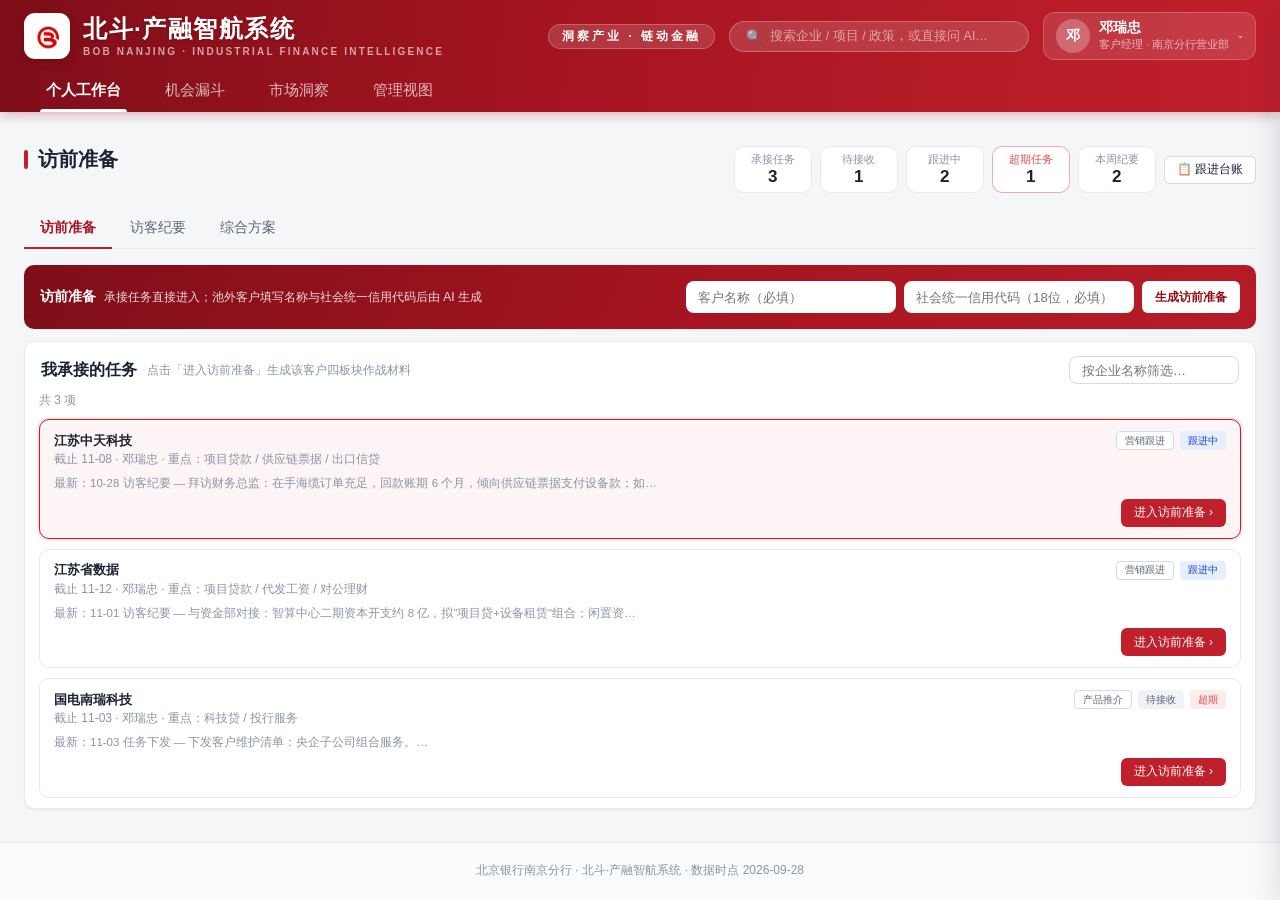
==== index.dev.html @ 3840e077 "综合方案：客户筛选改标准下拉选择框（修复移动端picker样式在PC裸文本堆叠问题）" ====
<!DOCTYPE html>
<html lang="zh-CN">
<head>
  <meta charset="UTF-8">
  <meta name="viewport" content="width=device-width, initial-scale=1.0">
  <title>北斗·产融智航系统 · 北京银行南京分行 · V4</title>
  <link rel="stylesheet" href="css/theme.tokens.css?v=200">
  <link rel="stylesheet" href="css/components.css?v=200">
</head>
<body>
  <div class="portal">
    <!-- 主头部（红色一体）：品牌区 + 一级导航 + 用户 -->
    <header class="phead2"><div class="phead2-in">
      <div class="phead2-top">
        <div class="pbrand">
          <div class="logo-mark"><img src="assets/logo.png" alt="北京银行"></div>
          <div class="pbrand-t">
            <div class="pname">北斗·产融智航系统</div>
            <div class="pen">BOB NANJING · INDUSTRIAL FINANCE INTELLIGENCE</div>
          </div>
        </div>
        <span class="spacer"></span>
        <div class="pslogan2">洞察产业 · 链动金融</div>
        <div class="psearch2"><span class="ps2-ico">🔍</span><input id="pSearch" placeholder="搜索企业 / 项目 / 政策，或直接问 AI…" autocomplete="off"></div>
        <div class="dd">
          <div class="user-chip" id="userDd">
            <div class="avatar" id="uAv">王</div>
            <div><div class="u-name" id="uName">邓瑞忠</div><div class="u-role" id="uRole">客户经理 · 公司银行部</div></div>
            <span style="color:rgba(255,255,255,.6);font-size:10px">▾</span>
          </div>
          <div class="dd-menu" id="userMenu"></div>
        </div>
      </div>
      <nav class="pnav2" id="pnav"></nav>
    </div></header>
    <!-- 主体 -->
    <main class="pmain">
      <div class="crumb-bar" id="crumbBar"></div>
      <div id="viewRoot"></div>
    </main>
    <!-- 页脚 -->
    <footer class="pfoot">
      北京银行南京分行 · 北斗·产融智航系统 · 数据时点 2026-09-28
    </footer>
  </div>

  <!-- 弹窗 / 抽屉 / 角标 -->
  <div class="mask" id="mask"><div class="modal" id="modalBox">
    <div class="modal-head"><div class="modal-title" id="modalTitle"></div><button class="modal-x" id="modalX">✕</button></div>
    <div class="modal-body" id="modalBody"></div>
    <div class="modal-foot" id="modalFoot"></div>
  </div></div>
  <div class="drawer-mask" id="drawerMask"></div>
  <aside class="drawer" id="drawer">
    <div class="drawer-head"><div id="drawerTitle"></div><button class="modal-x" id="drawerX">✕</button></div>
    <div class="drawer-body" id="drawerBody"></div>
  </aside>

  <!-- 脚本（顺序勿变；迭代升版时递增 ?v=） -->
  <script src="config/nav.js?v=200"></script>
  <script src="data/jxmap.js?v=200"></script>
  <script src="data/mock.js?v=200"></script>
  <script src="js/charts.js?v=200"></script>
  <script src="js/app.js?v=200"></script>
  <script src="js/views-funnel.js?v=200"></script>
  <script src="js/views-core.js?v=200"></script>
  <script src="js/views-biz.js?v=200"></script>
  <script src="js/views-visit.js?v=200"></script>
  <script src="js/views-cockpit.js?v=200"></script>
  <script src="js/views-workbench.js?v=200"></script>
  <script>APP.boot();</script>
</body>
</html>
---- css/theme.tokens.css ----
/* ============================================================
   产业金融智能平台 · 设计 Token V2（门户版）
   基调：北京银行品牌红（门户头部）+ 数据蓝（图表/链接）+ 白底内容
   换肤只改本文件
   ============================================================ */
:root {
  /* 品牌红（门户主色：头部/主按钮/栏目标题） */
  --brand-500: #C0202C;
  --brand-600: #A61521;
  --brand-700: #8E1019;
  --brand-100: #FBE7E9;
  --brand-50:  #FCF4F5;
  /* 头部渐变 */
  --hdr-grad: linear-gradient(96deg, #7E0E19 0%, #A61521 45%, #C0202C 100%);
  /* 数据蓝（链接/图表主系列） */
  --blue-500: #2458F5;  --blue-600: #1A44D6;  --blue-100: #E7EEFF;  --blue-50: #F2F6FF;
  /* 功能语义色 */
  --ok-500: #16A34A;  --ok-50:  #E8F7EE;
  --warn-500:#F59E0B; --warn-50:#FEF4E2;
  --danger-500:#E5484D; --danger-50:#FDECEC;
  --info-500:#0EA5E9;  --info-50:#E6F6FD;
  --violet-500:#7C3AED; --violet-50:#F1EAFE;
  /* 中性色 */
  --bg: #F5F6F8;
  --card: #FFFFFF;
  --line: #E7EAF0;
  --line-strong: #D5DAE4;
  --t1: #1A2233; --t2: #5A6478; --t3: #8A93A6;
  /* 门户头部（深红）上的文字 */
  --hdr-text: #FFE3E6;
  /* 字体 */
  --font: -apple-system, BlinkMacSystemFont, "PingFang SC", "Microsoft YaHei", "Helvetica Neue", Arial, sans-serif;
  --fs-xs: 12px; --fs-sm: 13px; --fs-md: 14px; --fs-lg: 16px; --fs-xl: 20px; --fs-2xl: 26px;
  /* 圆角/阴影/间距 */
  --r-sm: 6px; --r-md: 10px; --r-lg: 14px;
  --sh-sm: 0 1px 2px rgba(16,24,40,.05);
  --sh-md: 0 4px 14px rgba(16,24,40,.08);
  --sh-lg: 0 10px 32px rgba(16,24,40,.16);
  --sp-1: 4px; --sp-2: 8px; --sp-3: 12px; --sp-4: 16px; --sp-5: 24px; --sp-6: 32px;
  /* 布局 */
  --pmain-w: 1680px;
  --phead-h: 64px;
  --ptop-h: 34px;
  /* 图表 */
  --chart-grid: #EDF1F7;
  --chart-label: #8A93A6;
  --chart-sec: #93A4C8;
}
---- css/components.css ----
/* ============================================================
   产业金融智能平台 · 组件样式 V2（门户版 UI Kit）
   依赖 theme.tokens.css
   ============================================================ */
* { margin:0; padding:0; box-sizing:border-box; }
html,body { height:100%; }
body { font-family:var(--font); font-size:var(--fs-md); color:var(--t1); background:var(--bg); -webkit-font-smoothing:antialiased; }
a { color:var(--blue-500); text-decoration:none; }
a:hover { color:var(--blue-600); }
button { font-family:var(--font); cursor:pointer; }
::-webkit-scrollbar { width:8px; height:8px; }
::-webkit-scrollbar-thumb { background:#C7D0E0; border-radius:4px; }
::-webkit-scrollbar-track { background:transparent; }

/* ============ 门户外壳 ============ */
.portal { min-height:100vh; display:flex; flex-direction:column; }
/* 顶部细条 */
.ptop { height:var(--ptop-h); background:#F2F3F6; border-bottom:1px solid var(--line); font-size:var(--fs-xs); color:var(--t2); }
.ptop-in { max-width:var(--pmain-w); margin:0 auto; height:100%; display:flex; align-items:center; justify-content:space-between; padding:0 var(--sp-5); }
.ptop .pt-links { display:flex; align-items:center; gap:16px; }
.ptop .pt-link { color:var(--t2); cursor:pointer; display:flex; align-items:center; gap:4px; }
.ptop .pt-link:hover { color:var(--brand-500); }
.ptop .pt-link .dot { width:6px; height:6px; border-radius:50%; background:var(--danger-500); }
/* 主头部 */
.phead { background:var(--hdr-grad); height:var(--phead-h); position:sticky; top:0; z-index:40; box-shadow:0 2px 10px rgba(142,16,25,.28); }
.phead-in { max-width:var(--pmain-w); margin:0 auto; height:100%; display:flex; align-items:center; gap:var(--sp-5); padding:0 var(--sp-5); }
.plogo { display:flex; align-items:center; gap:10px; flex-shrink:0; }
.plogo .logo-mark { width:36px; height:36px; border-radius:9px; background:#fff; display:flex; align-items:center; justify-content:center; font-weight:800; color:var(--brand-600); font-size:16px; }
.plogo .logo-name { color:#fff; font-size:17px; font-weight:700; letter-spacing:.5px; line-height:1.2; }
.plogo .logo-sub { color:var(--hdr-text); font-size:11px; margin-top:1px; }
.plogo .logo-mark { width:40px; height:40px; padding:3px; }
.plogo .logo-mark img { width:100%; height:100%; object-fit:contain; border-radius:6px; display:block; }
/* 顶部导航 */
.pnav { display:flex; align-items:center; gap:2px; height:100%; flex:1; min-width:0; }
.pnav-item { position:relative; height:100%; display:flex; align-items:center; padding:0 15px; color:var(--hdr-text); font-size:var(--fs-md); cursor:pointer; transition:.15s; white-space:nowrap; }
.pnav-item:hover { color:#fff; background:rgba(255,255,255,.09); }
.pnav-item.active { color:#fff; font-weight:600; }
.pnav-item.active::after { content:""; position:absolute; left:13px; right:13px; bottom:0; height:3px; border-radius:3px 3px 0 0; background:#fff; }
.pnav-item .n-lock { font-size:12px; opacity:.85; margin-left:3px; }
/* 头部搜索 */
.psearch { position:relative; width:300px; flex-shrink:0; }
.psearch input { width:100%; height:36px; border:none; border-radius:18px; padding:0 16px 0 38px; font-size:var(--fs-sm); outline:none; background:rgba(255,255,255,.92); color:var(--t1); font-family:var(--font); transition:.2s; }
.psearch input:focus { background:#fff; box-shadow:0 0 0 3px rgba(255,255,255,.28); }
.psearch .ps-ico { position:absolute; left:13px; top:9px; color:var(--t3); font-size:15px; }
.psearch .gs-drop { top:44px; }
.gs-drop { position:absolute; top:44px; left:0; right:0; background:var(--card); border:1px solid var(--line); border-radius:var(--r-md); box-shadow:var(--sh-lg); max-height:420px; overflow-y:auto; display:none; z-index:60; }
.gs-drop.show { display:block; }
.gs-group { font-size:11px; color:var(--t3); padding:10px 14px 4px; font-weight:600; }
.gs-item { padding:8px 14px; cursor:pointer; display:flex; align-items:center; gap:8px; font-size:var(--fs-sm); color:var(--t1); }
.gs-item:hover { background:var(--blue-50); }
.gs-item .gs-tag { margin-left:auto; font-size:11px; color:var(--t3); }
/* 头部按钮区 */
.phead-acts { display:flex; align-items:center; gap:10px; flex-shrink:0; }
.btn-ai { height:36px; padding:0 16px; border:none; border-radius:18px; background:#fff; color:var(--brand-600); font-weight:700; font-size:var(--fs-sm); display:flex; align-items:center; gap:6px; box-shadow:0 2px 8px rgba(0,0,0,.15); transition:.15s; }
.btn-ai:hover { transform:translateY(-1px); box-shadow:0 4px 12px rgba(0,0,0,.2); }
.msg-wrap { position:relative; }
.top-icon { position:relative; width:34px; height:34px; border-radius:50%; display:flex; align-items:center; justify-content:center; cursor:pointer; color:#fff; font-size:16px; }
.top-icon:hover { background:rgba(255,255,255,.14); }
.top-icon .dot { position:absolute; top:3px; right:3px; width:8px; height:8px; border-radius:50%; background:#FFD34D; border:2px solid transparent; }
.msg-drop { position:absolute; top:44px; right:0; width:360px; background:var(--card); border:1px solid var(--line); border-radius:var(--r-md); box-shadow:var(--sh-lg); display:none; z-index:60; }
.msg-drop.show { display:block; }
.msg-head { padding:12px 16px; font-weight:600; border-bottom:1px solid var(--line); display:flex; justify-content:space-between; align-items:center; }
.msg-item { padding:11px 16px; border-bottom:1px solid var(--line); cursor:pointer; display:flex; gap:10px; }
.msg-item:hover { background:var(--blue-50); }
.msg-item:last-child { border-bottom:none; }
.msg-item .m-dot { width:7px; height:7px; border-radius:50%; margin-top:6px; flex-shrink:0; }
.msg-item .m-title { font-size:var(--fs-sm); font-weight:500; color:var(--t1); }
.msg-item .m-time { font-size:11px; color:var(--t3); margin-top:2px; }
/* 用户区（顶条右侧） */
.user-chip { display:flex; align-items:center; gap:8px; cursor:pointer; padding:3px 8px; border-radius:8px; position:relative; }
.user-chip:hover { background:#E9EBF0; }
.avatar { width:24px; height:24px; border-radius:50%; background:var(--hdr-grad); color:#fff; display:flex; align-items:center; justify-content:center; font-size:11px; font-weight:600; }
.user-chip .u-name { font-size:var(--fs-xs); font-weight:600; color:var(--t1); }
.user-chip .u-role { font-size:11px; color:var(--t3); }
.dd { position:relative; }
.dd-menu { position:absolute; top:32px; right:0; background:#fff; border:1px solid var(--line); border-radius:10px; box-shadow:var(--sh-lg); min-width:190px; z-index:70; display:none; padding:6px; }
.dd-menu.show { display:block; }
.dd-item { padding:8px 12px; border-radius:7px; font-size:var(--fs-sm); cursor:pointer; display:flex; gap:8px; align-items:center; color:var(--t1); }
.dd-item:hover { background:var(--brand-50); color:var(--brand-600); }
/* 主体/面包屑/页脚 */
.pmain { max-width:var(--pmain-w); width:100%; margin:0 auto; padding:var(--sp-4) var(--sp-5) var(--sp-6); flex:1; }
.crumb-bar { font-size:var(--fs-xs); color:var(--t3); padding:6px 2px 12px; }
.crumb-bar b { color:var(--t2); font-weight:600; }
.pfoot { border-top:1px solid var(--line); background:#FAFBFC; padding:16px 0 18px; text-align:center; font-size:var(--fs-xs); color:var(--t3); line-height:1.9; }

/* ============ 首页 Hero（品牌红，与头部统一色调） ============ */
.hero { background:linear-gradient(115deg,#7E0E19 0%,#A61521 50%,#C0202C 130%); border-radius:var(--r-lg); padding:34px 38px 30px; color:#fff; position:relative; overflow:hidden; margin-bottom:var(--sp-4); box-shadow:0 6px 20px rgba(142,16,25,.25); }
.hero::after { content:""; position:absolute; right:-40px; top:-60px; width:340px; height:340px; border-radius:50%; background:radial-gradient(circle,rgba(255,255,255,.12),transparent 65%); }
.hero::before { content:""; position:absolute; right:60px; bottom:-80px; width:260px; height:260px; border-radius:50%; background:radial-gradient(circle,rgba(120,0,20,.45),transparent 70%); }
.hero .h-kicker { display:inline-flex; align-items:center; gap:8px; font-size:var(--fs-xs); letter-spacing:2px; color:#FFD9DC; border:1px solid rgba(255,255,255,.3); border-radius:12px; padding:3px 12px; }
.hero .h-title { font-size:30px; font-weight:700; margin:14px 0 8px; letter-spacing:1px; }
.hero .h-sub { font-size:var(--fs-sm); color:#F5D8DB; line-height:1.8; }
.hero .h-search { display:flex; gap:10px; margin-top:20px; max-width:640px; }
.hero .h-search input { flex:1; height:44px; border:none; border-radius:22px; padding:0 20px; font-size:var(--fs-md); outline:none; font-family:var(--font); }
.hero .h-search input::placeholder { color:var(--t3); }
.hero .h-search button { height:44px; padding:0 26px; border:none; border-radius:22px; background:#fff; color:var(--brand-700); font-size:var(--fs-md); font-weight:700; transition:.15s; }
.hero .h-search button:hover { background:#FFE9EB; }
.hero .h-links { display:flex; gap:10px; margin-top:18px; flex-wrap:wrap; position:relative; z-index:2; }
.hero .h-link { display:flex; align-items:center; gap:7px; background:rgba(255,255,255,.13); border:1px solid rgba(255,255,255,.22); color:#fff; border-radius:10px; padding:8px 15px; font-size:var(--fs-sm); cursor:pointer; transition:.15s; backdrop-filter:blur(2px); }
.hero .h-link:hover { background:rgba(255,255,255,.22); }
/* 景气条 */
.boom-strip { display:grid; grid-template-columns:repeat(6,1fr); gap:var(--sp-3); margin-bottom:var(--sp-4); }
.boom-cell { background:var(--card); border:1px solid var(--line); border-radius:var(--r-md); padding:13px 16px; display:flex; align-items:center; justify-content:space-between; }
.boom-cell .b-name { font-size:var(--fs-sm); color:var(--t2); font-weight:600; }
.boom-cell .b-idx { font-size:20px; font-weight:700; margin-top:2px; }
.boom-cell .b-mom { font-size:11px; font-weight:600; }
.b-up { color:var(--ok-500); } .b-down { color:var(--danger-500); }
/* 栏目标题（门户风） */
.sec-head { display:flex; align-items:center; justify-content:space-between; margin:2px 2px 12px; }
.sec-title { display:flex; align-items:center; gap:9px; font-size:var(--fs-lg); font-weight:700; }
.sec-title::before { content:""; width:4px; height:17px; border-radius:2px; background:var(--brand-500); }
.sec-title .sec-sub { font-size:var(--fs-xs); color:var(--t3); font-weight:400; margin-left:4px; }
.sec-more { font-size:var(--fs-xs); color:var(--t3); cursor:pointer; display:flex; align-items:center; gap:3px; }
.sec-more:hover { color:var(--brand-500); }
/* 首页三栏 */
.p3col { display:grid; grid-template-columns:5fr 4fr 3fr; gap:var(--sp-4); margin-bottom:var(--sp-4); }
.p2col { display:grid; grid-template-columns:1fr 1fr; gap:var(--sp-4); }
/* 要闻速递（时间流） */
.flash-list { padding:4px 18px 10px; }
.flash-item { display:flex; gap:12px; padding:10px 0; border-bottom:1px dashed var(--line); cursor:pointer; align-items:baseline; }
.flash-item:last-child { border-bottom:none; }
.flash-item .f-time { font-size:var(--fs-xs); color:var(--brand-500); font-weight:600; width:40px; flex-shrink:0; font-variant-numeric:tabular-nums; }
.flash-item .f-title { font-size:var(--fs-sm); line-height:1.55; color:var(--t1); }
.flash-item:hover .f-title { color:var(--brand-600); }

/* ============ 通用组件（沿用） ============ */
.card { background:var(--card); border-radius:var(--r-md); box-shadow:var(--sh-sm); border:1px solid var(--line); }
.card-pad { padding:var(--sp-4); }
.card-head { display:flex; align-items:center; justify-content:space-between; padding:14px var(--sp-4) 0; }
.card-title { font-size:var(--fs-lg); font-weight:600; display:flex; align-items:center; gap:8px; }
.card-sub { font-size:var(--fs-xs); color:var(--t3); font-weight:400; margin-left:2px; }
.kpi-grid { display:grid; grid-template-columns:repeat(4,1fr); gap:var(--sp-4); }
.kpi { background:var(--card); border-radius:var(--r-md); padding:18px var(--sp-4); border:1px solid var(--line); box-shadow:var(--sh-sm); position:relative; overflow:hidden; }
.kpi .k-label { font-size:var(--fs-sm); color:var(--t2); display:flex; align-items:center; gap:6px; }
.kpi .k-value { font-size:28px; font-weight:700; margin-top:8px; font-variant-numeric:tabular-nums; }
.kpi .k-value small { font-size:13px; font-weight:500; color:var(--t3); margin-left:2px; }
.kpi .k-foot { display:flex; align-items:center; gap:8px; margin-top:8px; font-size:var(--fs-xs); color:var(--t3); }
.kpi .k-up { color:var(--ok-500); font-weight:600; }
.kpi .k-ico { position:absolute; right:14px; top:14px; width:36px; height:36px; border-radius:10px; display:flex; align-items:center; justify-content:center; font-size:17px; }
.grid-2 { display:grid; grid-template-columns:1fr 1fr; gap:var(--sp-4); }
.grid-3 { display:grid; grid-template-columns:repeat(3,1fr); gap:var(--sp-4); }
.grid-4 { display:grid; grid-template-columns:repeat(4,1fr); gap:var(--sp-4); }
.grid-2-1 { display:grid; grid-template-columns:2fr 1fr; gap:var(--sp-4); }
.row { display:flex; gap:var(--sp-4); }
.col { display:flex; flex-direction:column; gap:var(--sp-4); }
.mb0{margin-bottom:0}.mb2{margin-bottom:8px}.mb3{margin-bottom:12px}.mb4{margin-bottom:16px}.mb5{margin-bottom:24px}
.mt2{margin-top:8px}.mt3{margin-top:12px}.mt4{margin-top:16px}.mt5{margin-top:24px}
.flex{display:flex;align-items:center;gap:8px}.flex-between{display:flex;align-items:center;justify-content:space-between}
.wrap{flex-wrap:wrap}.flex1{flex:1;min-width:0}
.text-muted{color:var(--t3)}.text-sub{color:var(--t2)}.text-sm{font-size:var(--fs-sm)}.text-xs{font-size:var(--fs-xs)}
.fs-num{font-variant-numeric:tabular-nums}
/* 按钮 */
.btn { display:inline-flex; align-items:center; justify-content:center; gap:6px; height:34px; padding:0 16px; border-radius:8px; font-size:var(--fs-sm); border:1px solid transparent; transition:.15s; white-space:nowrap; }
.btn-primary { background:var(--brand-500); color:#fff; }
.btn-primary:hover { background:var(--brand-600); }
.btn-ghost { background:var(--card); border-color:var(--line-strong); color:var(--t1); }
.btn-ghost:hover { border-color:var(--brand-500); color:var(--brand-500); }
.btn-text { color:var(--blue-500); background:none; padding:0 6px; height:auto; }
.btn-text:hover { color:var(--blue-600); }
.btn-sm { height:28px; padding:0 12px; font-size:var(--fs-xs); border-radius:6px; }
.btn-danger { background:var(--danger-500); color:#fff; }
.btn[disabled] { opacity:.5; cursor:not-allowed; }
/* 标签 */
.tag { display:inline-flex; align-items:center; gap:4px; height:22px; padding:0 8px; border-radius:4px; font-size:var(--fs-xs); font-weight:500; white-space:nowrap; }
.tag-blue   { background:var(--blue-100); color:var(--blue-600); }
.tag-green  { background:var(--ok-50); color:var(--ok-500); }
.tag-orange { background:var(--warn-50); color:#C77700; }
.tag-red    { background:var(--danger-50); color:var(--danger-500); }
.tag-violet { background:var(--violet-50); color:var(--violet-500); }
.tag-cyan   { background:var(--info-50); color:#0284C7; }
.tag-gray   { background:#F0F2F7; color:var(--t2); }
.tag-line   { background:#fff; border:1px solid var(--line-strong); color:var(--t2); }
.tag-solid-red { background:var(--brand-500); color:#fff; }
.ai-badge { display:inline-flex; align-items:center; gap:4px; font-size:11px; font-weight:700; color:#fff; background:linear-gradient(135deg,#6D3BF5,#00B4FF); padding:2px 8px; border-radius:10px; letter-spacing:.5px; }
/* 页头 */
.page-head { display:flex; align-items:flex-start; justify-content:space-between; margin-bottom:var(--sp-4); gap:var(--sp-4); flex-wrap:wrap; }
.page-title { font-size:var(--fs-xl); font-weight:700; display:flex; align-items:center; gap:10px; }
.page-title::before { content:""; width:4px; height:19px; border-radius:2px; background:var(--brand-500); }
.page-desc { font-size:var(--fs-sm); color:var(--t2); margin-top:6px; padding-left:14px; }
/* 筛选 */
.filter-bar { display:flex; align-items:center; gap:var(--sp-2); flex-wrap:wrap; background:var(--card); border:1px solid var(--line); border-radius:var(--r-md); padding:10px var(--sp-4); margin-bottom:var(--sp-4); }
.f-label { font-size:var(--fs-xs); color:var(--t3); margin-right:2px; }
/* 筛选条下拉多选（msel） */
.msel { position:relative; display:inline-block; }
.msel-btn { display:inline-flex; align-items:center; gap:7px; height:28px; padding:0 10px; border:1px solid var(--line-strong); border-radius:6px; background:#fff; font-size:var(--fs-sm); color:var(--t1); cursor:pointer; max-width:260px; }
.msel-btn:hover { border-color:var(--brand-500); color:var(--brand-600); }
.msel-lab { overflow:hidden; text-overflow:ellipsis; white-space:nowrap; }
.msel-caret { font-size:9px; color:var(--t3); flex-shrink:0; }
.msel-panel { display:none; position:absolute; top:33px; left:0; z-index:35; min-width:190px; background:#fff; border-radius:10px; box-shadow:0 14px 36px rgba(0,0,0,.22); padding:6px; }
.msel.open .msel-panel { display:block; }
.msel-item { display:flex; align-items:center; gap:8px; padding:7px 10px; border-radius:8px; font-size:var(--fs-sm); color:var(--t1); cursor:pointer; }
.msel-item:hover { background:var(--brand-50); }
.msel-item input { width:auto; accent-color:var(--brand-500); }
.msel-foot { display:flex; justify-content:space-between; align-items:center; padding:6px 10px 3px; border-top:1px dashed var(--line); margin-top:4px; }
/* 产业链穿透图谱节点 */
.ch-node { cursor:pointer; }
.ch-node:hover > rect { stroke:var(--brand-500) !important; stroke-width:2 !important; }
.ch-node.ch-on > rect { stroke:var(--brand-500) !important; stroke-width:2.4 !important; }
/* 产业链获客：逐层展开卡片流 */
.cn-card { background:#fff; border:1.5px solid #D8DEE8; border-radius:10px; padding:10px 12px 9px; width:196px; cursor:pointer; transition:.15s; }
.cn-card:hover { border-color:var(--brand-500); box-shadow:0 4px 12px rgba(142,16,25,.14); }
.cn-card.cn-ours { border-color:var(--brand-500); }
.cn-card.cn-on { border-color:var(--brand-500); box-shadow:0 0 0 2px var(--brand-100); }
.cn-center { background:linear-gradient(120deg,#A61521,#C0202C); border:none; width:260px; color:#fff; }
.cn-head { display:flex; justify-content:space-between; align-items:center; margin-bottom:4px; }
.cn-role { font-size:10px; color:var(--brand-600); font-weight:700; }
.cn-bk { font-size:9px; font-weight:700; color:#fff; background:var(--brand-500); border-radius:4px; padding:1px 5px; }
.cn-name { font-size:13.5px; font-weight:700; line-height:1.3; }
.cn-sub { font-size:10.5px; color:var(--t3); margin-top:2px; }
.cn-center .cn-role { color:rgba(255,255,255,.88); }
.cn-center .cn-sub { color:rgba(255,255,255,.8); }
.cn-acts { display:flex; gap:6px; margin-top:8px; }
.cn-btn { flex:1; font-size:10.5px; height:24px; line-height:22px; border-radius:6px; border:1px solid var(--line-strong); background:#FAFBFC; color:var(--t2); cursor:pointer; transition:.12s; }
.cn-btn:hover { border-color:var(--brand-500); color:var(--brand-600); }
.cn-btn.on { background:var(--brand-500); border-color:var(--brand-500); color:#fff; }
.cn-max { font-size:9.5px; color:var(--t3); margin-top:8px; text-align:center; }
.cn-children { display:flex; flex-wrap:wrap; gap:10px; align-items:flex-start; margin:10px 0 2px 26px; padding-left:14px; border-left:2px dashed #E7CBD0; }
.cn-tip { font-size:12px; color:var(--t3); margin-top:14px; }
/* 产业链穿透SVG图 + 展开关系浮层 */
.ch-node2 { cursor:pointer; }
.ch-node2:hover > rect { stroke:var(--brand-500); stroke-width:2.2; }
.ch-plus { cursor:pointer; }
.ch-plus:hover > circle { fill:var(--brand-50); }
.cp-opt { display:flex; align-items:center; gap:6px; padding:7px 12px; border-radius:8px; font-size:12.5px; color:var(--brand-600); font-weight:600; cursor:pointer; }
.cp-opt:hover { background:var(--brand-50); }
.cp-opt.on { background:var(--brand-500); color:#fff; }
.cp-opt.on::after { content:"✓ 已展开·点击收起"; font-size:9.5px; font-weight:400; opacity:.85; margin-left:2px; }
.ocp-row { display:flex; align-items:center; gap:10px; padding:7px 0; }
.ocp-name { width:112px; font-size:12.5px; color:var(--t1); font-weight:600; flex-shrink:0; }
.ocp-barwrap { flex:1; height:12px; background:#F6E9EA; border-radius:6px; overflow:hidden; }
.ocp-bar { height:100%; border-radius:6px; background:linear-gradient(90deg,#F2B6BC,#C0202C); }
.ocp-val { width:96px; text-align:right; flex-shrink:0; }
.ocp-num { font-size:13px; font-weight:700; color:var(--t1); line-height:1.1; }
.ocp-pct { font-size:10px; color:var(--t3); }
.chip { height:26px; padding:0 12px; border-radius:13px; border:1px solid var(--line-strong); background:#fff; font-size:var(--fs-xs); color:var(--t2); transition:.15s; }
.chip:hover { border-color:var(--brand-500); color:var(--brand-500); }
.chip.on { background:var(--brand-500); border-color:var(--brand-500); color:#fff; font-weight:500; }
/* Tabs */
.tabs { display:flex; gap:2px; border-bottom:1px solid var(--line); margin-bottom:var(--sp-4); }
.tab { padding:10px 16px; font-size:var(--fs-md); color:var(--t2); cursor:pointer; border-bottom:2px solid transparent; margin-bottom:-1px; transition:.15s; display:flex; align-items:center; gap:6px; }
.tab:hover { color:var(--brand-500); }
.tab.on { color:var(--brand-600); font-weight:600; border-bottom-color:var(--brand-500); }
.tab .t-count { font-size:11px; background:var(--bg); color:var(--t3); border-radius:8px; padding:0 6px; }
.tab.on .t-count { background:var(--brand-100); color:var(--brand-600); }
.subtabs { display:flex; gap:8px; margin-bottom:var(--sp-3); flex-wrap:wrap; }
.subtab { height:28px; padding:0 14px; border-radius:14px; font-size:var(--fs-xs); background:#fff; border:1px solid var(--line-strong); color:var(--t2); }
.subtab.on { background:var(--brand-50); border-color:var(--brand-500); color:var(--brand-600); font-weight:500; }
/* 表格 */
.tbl-wrap { overflow-x:auto; }
table.tbl { width:100%; border-collapse:collapse; font-size:var(--fs-sm); }
.tbl th { text-align:left; font-weight:600; color:var(--t2); font-size:var(--fs-xs); padding:10px 12px; background:#F7F9FC; border-bottom:1px solid var(--line); white-space:nowrap; }
.tbl td { padding:11px 12px; border-bottom:1px solid var(--line); vertical-align:middle; }
.tbl tr:last-child td { border-bottom:none; }
.tbl tbody tr { transition:background .12s; }
.tbl tbody tr:hover { background:var(--blue-50); }
.tbl .num { font-variant-numeric:tabular-nums; text-align:right; }
.tbl th.num { text-align:right; }
.tbl tr.clickable { cursor:pointer; }
.rank-pill { display:inline-flex; width:22px; height:22px; border-radius:6px; align-items:center; justify-content:center; font-size:12px; font-weight:700; }
.rank-1 { background:#FFF4D6; color:#C77700; } .rank-2 { background:#EDF1F7; color:#5A6478; } .rank-3 { background:#FBEADB; color:#B25B09; }
/* 资讯卡片 */
.news-card { display:flex; gap:14px; padding:15px var(--sp-4); border-bottom:1px solid var(--line); cursor:pointer; transition:background .12s; }
.news-card:last-child { border-bottom:none; }
.news-card:hover { background:var(--brand-50); }
.news-emoji { width:42px; height:42px; border-radius:10px; background:var(--blue-50); display:flex; align-items:center; justify-content:center; font-size:19px; flex-shrink:0; }
.news-title { font-size:var(--fs-md); font-weight:600; line-height:1.45; }
.news-card:hover .news-title { color:var(--brand-600); }
.news-sum { font-size:var(--fs-sm); color:var(--t2); margin-top:5px; line-height:1.6; display:-webkit-box; -webkit-line-clamp:2; -webkit-box-orient:vertical; overflow:hidden; }
.news-meta { display:flex; align-items:center; gap:10px; margin-top:8px; font-size:var(--fs-xs); color:var(--t3); flex-wrap:wrap; }
.news-co { color:var(--blue-500); cursor:pointer; }
.news-co:hover { text-decoration:underline; }
/* 时间线 */
.timeline { position:relative; padding-left:20px; }
.timeline::before { content:""; position:absolute; left:5px; top:6px; bottom:6px; width:2px; background:var(--line); }
.tl-item { position:relative; padding:0 0 18px 14px; }
.tl-item:last-child { padding-bottom:0; }
.tl-item::before { content:""; position:absolute; left:-19px; top:5px; width:10px; height:10px; border-radius:50%; background:#fff; border:2.5px solid var(--blue-500); }
.tl-item.tl-warn::before { border-color:var(--warn-500); }
.tl-item.tl-danger::before { border-color:var(--danger-500); }
.tl-item.tl-ok::before { border-color:var(--ok-500); }
.tl-time { font-size:var(--fs-xs); color:var(--t3); }
.tl-title { font-size:var(--fs-sm); font-weight:600; margin-top:3px; }
.tl-desc { font-size:var(--fs-sm); color:var(--t2); margin-top:4px; line-height:1.6; }
/* 弹窗 */
.mask { position:fixed; inset:0; background:rgba(10,20,40,.45); z-index:100; display:none; align-items:flex-start; justify-content:center; overflow-y:auto; padding:6vh 20px 40px; }
.mask.show { display:flex; }
.modal { background:var(--card); border-radius:var(--r-lg); box-shadow:var(--sh-lg); width:640px; max-width:96vw; animation:pop .18s ease; }
.modal.w-lg { width:880px; } .modal.w-sm { width:460px; }
@keyframes pop { from { transform:translateY(14px); opacity:0; } to { transform:none; opacity:1; } }
.modal-head { display:flex; align-items:center; justify-content:space-between; padding:16px 20px; border-bottom:1px solid var(--line); }
.modal-title { font-size:var(--fs-lg); font-weight:600; display:flex; align-items:center; gap:8px; }
.modal-x { width:30px; height:30px; border-radius:8px; border:none; background:none; color:var(--t3); font-size:17px; }
.modal-x:hover { background:var(--bg); color:var(--t1); }
.modal-body { padding:18px 20px; max-height:64vh; overflow-y:auto; }
.modal-foot { padding:14px 20px; border-top:1px solid var(--line); display:flex; justify-content:flex-end; gap:10px; }
/* 抽屉 */
.drawer-mask { position:fixed; inset:0; background:rgba(10,20,40,.35); z-index:90; display:none; }
.drawer-mask.show { display:block; }
.drawer { position:fixed; top:0; right:-780px; width:780px; max-width:94vw; height:100vh; background:var(--card); z-index:95; box-shadow:var(--sh-lg); transition:right .25s ease; display:flex; flex-direction:column; }
.drawer.show { right:0; }
.drawer-head { padding:16px 20px; border-bottom:1px solid var(--line); display:flex; justify-content:space-between; align-items:center; }
.drawer-body { flex:1; overflow-y:auto; padding:18px 20px; }
.brief-hero { display:flex; justify-content:space-between; align-items:center; gap:16px; padding:18px; border:1px solid #F3D3D6; border-radius:14px; background:linear-gradient(120deg,#FFF4F4,#fff 68%); }
.brief-hero h2 { margin:4px 0; font-size:20px; color:var(--t1); }
.brief-hero p { margin:0; color:var(--t2); font-size:13px; }
.brief-eyebrow { color:var(--brand-600); font-size:11px; font-weight:700; letter-spacing:.06em; }
.brief-hero-goal { flex:0 0 255px; padding:11px 13px; border-radius:10px; background:#fff; border-left:3px solid var(--brand-500); }
.brief-hero-goal span { display:block; color:var(--t3); font-size:11px; margin-bottom:4px; }
.brief-hero-goal b { display:block; color:var(--t1); font-size:13px; line-height:1.6; }
.brief-jump { position:sticky; top:-18px; z-index:10; display:flex; gap:7px; padding:10px 0; margin-bottom:4px; background:rgba(255,255,255,.96); }
.brief-jump button { border:1px solid #F0C9CD; background:#FFF7F7; color:var(--brand-600); font-size:12px; font-weight:700; padding:7px 10px; border-radius:20px; cursor:pointer; }
.brief-jump button:hover { background:#FCE8EA; }
.brief-sec-head { display:flex; align-items:center; gap:9px; margin:18px 0 9px; scroll-margin-top:58px; }
.brief-sec-head > span { display:none; }
.brief-sec-head b { color:var(--t1); font-size:15px; }
.brief-card { padding:8px 14px; border:1px solid var(--line); border-radius:12px; background:#fff; }
.brief-verdict { padding:14px 16px; border:1px solid #F2D1D5; border-left:4px solid #C0202C; border-radius:10px; background:linear-gradient(90deg,#FFF1F2,#fff 80%); font-size:14px; font-weight:600; line-height:1.8; color:var(--t1); }
.brief-key-block { padding:2px 14px 14px; margin:12px 0; border:1px solid #F0D9DC; border-radius:13px; background:#fff; box-shadow:0 4px 14px rgba(125,20,30,.045); }
.brief-key-block > .brief-sec-head { margin-top:12px; }
.brief-product { padding:13px 14px; border:1px solid var(--line); border-radius:11px; background:#fff; line-height:1.65; }
.brief-product.primary { border:1.5px solid #D54A55; background:linear-gradient(180deg,#FFF6F6,#fff 52%); }
.brief-product-title { display:flex; justify-content:space-between; gap:8px; font-size:13px; font-weight:700; color:var(--t1); margin-bottom:8px; }
.brief-product-title span { color:var(--brand-600); font-size:10px; white-space:nowrap; }
.brief-product-fit,.brief-product-plan,.brief-product-check { margin-top:5px; color:var(--t2); font-size:11.5px; }
.brief-product-check { color:#8A5A12; }
.brief-product-note { margin-top:8px; color:var(--t3); font-size:11px; }
.brief-company { margin:14px 0 16px; border:1px solid var(--line); border-radius:12px; background:#fff; overflow:hidden; }
.brief-company summary { cursor:pointer; list-style:none; padding:13px 15px; display:flex; align-items:center; justify-content:space-between; gap:10px; color:var(--t1); font-size:14px; font-weight:700; }
.brief-company summary::-webkit-details-marker { display:none; }
.brief-company summary:after { content:'展开 +'; color:var(--brand-600); font-size:11px; font-weight:600; }
.brief-company[open] summary:after { content:'收起 −'; }
.brief-company .brief-card { border:0; border-top:1px solid var(--line); border-radius:0; }
.brief-product-list { display:grid; grid-template-columns:repeat(3,minmax(0,1fr)); gap:9px; }
.brief-product-choice { text-align:left; cursor:pointer; min-height:112px; transition:.16s; }
.brief-product-choice:hover { transform:translateY(-1px); border-color:#E7A6AD; }
.brief-product-choice.selected { border:1.5px solid #D54A55; background:linear-gradient(180deg,#FFF4F5,#fff 74%); box-shadow:0 4px 14px rgba(192,32,44,.08); }
.brief-product-tags,.brief-companion-tags { display:flex; flex-wrap:wrap; gap:6px; margin:7px 0; }
.brief-mini-tag { display:inline-flex; align-items:center; padding:3px 8px; border-radius:20px; background:#F2F6FF; color:#3155A6; font-size:10px; font-weight:600; }
.brief-mini-tag.red { background:#FDECEE; color:#AD2632; }
.brief-mini-tag.gold { background:#FFF5E6; color:#98600E; }
.brief-product-choice p { margin:0; color:var(--t2); font-size:11px; line-height:1.6; }
.brief-solution { margin-top:10px; padding:13px 14px; border-radius:11px; background:#F7F9FC; border:1px solid #E8EDF5; }
.brief-solution-head { display:flex; align-items:center; justify-content:space-between; gap:8px; flex-wrap:wrap; }
.brief-solution-head b { font-size:14px; color:var(--t1); }
.brief-solution p { margin:8px 0 0; color:var(--t2); font-size:12px; line-height:1.7; }
.brief-solution-grid { display:grid; grid-template-columns:repeat(2,minmax(0,1fr)); gap:9px; }
.brief-spec-grid { display:grid; grid-template-columns:repeat(3,minmax(0,1fr)); gap:8px; margin-top:10px; }
.brief-spec { padding:9px 10px; border-radius:9px; background:#fff; border:1px solid #E8EDF5; }
.brief-spec span { display:block; margin-bottom:4px; color:var(--t3); font-size:10px; }
.brief-spec b { color:var(--t1); font-size:11px; line-height:1.55; }
.brief-feature-list { display:flex; flex-wrap:wrap; gap:7px; margin-top:9px; }
.brief-feature-list i { padding:5px 9px; border-radius:7px; background:#EAF7F0; color:#27734A; font-size:10.5px; font-style:normal; }
.brief-topic { padding:11px 12px; border:1px solid var(--line); border-radius:10px; background:#fff; }
.brief-topic b { display:block; margin-bottom:6px; font-size:11px; color:#3155A6; }
.brief-topic p { margin:0; color:var(--t2); font-size:11.5px; line-height:1.7; }
.brief-topic .brief-mini-tag { margin-top:7px; }
.brief-talk-list { display:grid; gap:8px; }
.brief-talk-item { display:grid; grid-template-columns:32px 118px minmax(0,1fr); align-items:start; gap:9px; padding:10px 12px; border:1px solid var(--line); border-radius:10px; background:#fff; }
.brief-talk-step { display:flex; align-items:center; justify-content:center; width:26px; height:26px; border-radius:8px; background:#FDECEE; color:var(--brand-600); font-size:11px; font-weight:700; }
.brief-talk-item b { padding-top:4px; color:var(--t1); font-size:11px; }
.brief-talk-item p { margin:0; color:var(--t2); font-size:11.5px; line-height:1.7; }
.brief-more-products { margin-top:10px; padding:10px 12px; border:1px dashed #E4B5BA; border-radius:10px; background:#FFFAFA; }
.brief-more-products > summary { cursor:pointer; color:var(--brand-600); font-size:12px; font-weight:700; }
.brief-catalog { display:grid; grid-template-columns:repeat(2,minmax(0,1fr)); gap:8px; margin-top:10px; max-height:300px; overflow:auto; }
.brief-catalog-item { padding:9px 10px; border:1px solid var(--line); border-radius:9px; background:#fff; }
.brief-catalog-item b { font-size:11px; color:var(--t1); }
.brief-catalog-item span { display:block; margin-top:3px; color:var(--t3); font-size:10px; line-height:1.5; }
.brief-talk-grid,.brief-prep-grid,.brief-interview-grid { display:grid; grid-template-columns:repeat(2,minmax(0,1fr)); gap:9px; }
.brief-talk,.brief-prep-card,.brief-question { padding:12px 13px; border:1px solid var(--line); border-radius:10px; background:#fff; }
.brief-talk b,.brief-prep-card b,.brief-question b { display:block; color:var(--brand-600); font-size:12px; margin-bottom:6px; }
.brief-talk p,.brief-question p { margin:0; font-size:12px; line-height:1.75; color:var(--t2); }
.brief-talk strong { color:var(--t1); }
.brief-prep-card ul,.brief-prep-card ol { margin:0; padding-left:18px; color:var(--t2); font-size:12px; line-height:1.8; }
.brief-prep-goal { background:#FFF8F2; border-color:#F1DDC6; }
.brief-prep-goal b { color:#A35A15; }
.brief-question small { display:block; margin-top:8px; color:var(--brand-600); font-size:10.5px; line-height:1.6; }
.brief-more { margin-top:16px; border-top:1px solid var(--line); padding-top:12px; }
.brief-more summary { cursor:pointer; color:var(--t2); font-size:12px; font-weight:700; }
.brief-footer { position:sticky; bottom:-18px; z-index:8; margin:18px -20px -18px; padding:12px 20px; background:rgba(255,255,255,.97); box-shadow:0 -5px 16px rgba(20,30,50,.06); }
@media (max-width:680px) { .brief-hero { display:block; } .brief-talk-grid,.brief-prep-grid,.brief-interview-grid,.brief-product-list,.brief-solution-grid,.brief-spec-grid,.brief-catalog { grid-template-columns:1fr; } .brief-talk-item { grid-template-columns:28px minmax(0,1fr); } .brief-talk-item p { grid-column:2; } .brief-jump { overflow:auto; } }
/* Toast */
.toast-wrap { position:fixed; top:20px; left:50%; transform:translateX(-50%); z-index:200; display:flex; flex-direction:column; gap:10px; align-items:center; }
.toast { background:#1A2233; color:#fff; font-size:var(--fs-sm); padding:10px 20px; border-radius:10px; box-shadow:var(--sh-lg); display:flex; align-items:center; gap:8px; animation:pop .2s ease; }
.toast.t-ok::before { content:"✓"; color:#4ADE80; font-weight:700; }
.toast.t-warn::before { content:"!"; color:#FBBF24; font-weight:700; }
/* 表单 */
.form-item { margin-bottom:16px; }
.form-label { display:block; font-size:var(--fs-sm); font-weight:500; margin-bottom:6px; }
.form-label .req { color:var(--danger-500); margin-left:2px; }
.input, .select, textarea.input { width:100%; height:36px; border:1px solid var(--line-strong); border-radius:8px; padding:0 12px; font-size:var(--fs-sm); outline:none; font-family:var(--font); background:#fff; transition:.15s; }
textarea.input { height:auto; padding:10px 12px; resize:vertical; line-height:1.6; }
.input:focus, .select:focus { border-color:var(--brand-500); box-shadow:0 0 0 3px var(--brand-100); }
.input.err, .select.err { border-color:var(--danger-500); }
.form-err { font-size:var(--fs-xs); color:var(--danger-500); margin-top:4px; display:none; }
.form-err.show { display:block; }
.form-hint { font-size:var(--fs-xs); color:var(--t3); margin-top:4px; }
.form-grid { display:grid; grid-template-columns:1fr 1fr; gap:0 16px; }
/* 空态 */
.empty { text-align:center; padding:48px 20px; color:var(--t3); }
.empty .e-ico { font-size:40px; margin-bottom:10px; opacity:.5; }
.empty .e-title { font-size:var(--fs-md); color:var(--t2); font-weight:500; margin-bottom:6px; }
.empty .e-act { margin-top:14px; }
/* 步骤 */
.steps { display:flex; gap:0; margin:8px 0 20px; }
.step { flex:1; text-align:center; position:relative; }
.step .s-dot { width:26px; height:26px; border-radius:50%; background:#E3E8F1; color:var(--t3); display:inline-flex; align-items:center; justify-content:center; font-size:12px; font-weight:600; position:relative; z-index:2; }
.step.done .s-dot { background:var(--brand-500); color:#fff; }
.step.on .s-dot { background:#fff; border:2px solid var(--brand-500); color:var(--brand-500); }
.step::before { content:""; position:absolute; top:13px; left:-50%; width:100%; height:2px; background:#E3E8F1; z-index:1; }
.step:first-child::before { display:none; }
.step.done::before, .step.on::before { background:var(--brand-500); }
.step .s-name { font-size:var(--fs-xs); color:var(--t3); margin-top:6px; }
.step.on .s-name { color:var(--brand-600); font-weight:600; }
.step.done .s-name { color:var(--t1); }
/* 报告 */
.anchor-nav { position:sticky; top:calc(var(--phead-h) + 6px); display:flex; gap:4px; flex-wrap:wrap; background:linear-gradient(180deg,var(--bg) 85%,transparent); padding:6px 0 10px; z-index:5; }
.anchor-nav .an { font-size:var(--fs-xs); padding:5px 10px; border-radius:14px; background:#fff; border:1px solid var(--line-strong); color:var(--t2); cursor:pointer; }
.anchor-nav .an:hover, .anchor-nav .an.on { border-color:var(--brand-500); color:var(--brand-600); background:var(--brand-50); }
.rpt-sec { background:var(--card); border:1px solid var(--line); border-radius:var(--r-md); padding:var(--sp-5); margin-bottom:var(--sp-4); scroll-margin-top:60px; }
.rpt-sec .rs-head { display:flex; align-items:center; justify-content:flex-start; gap:10px; margin-bottom:var(--sp-4); }
.rs-no { width:26px; height:26px; border-radius:8px; background:var(--brand-100); color:var(--brand-600); font-weight:700; font-size:13px; display:flex; align-items:center; justify-content:center; flex-shrink:0; }
.rs-title { font-size:var(--fs-lg); font-weight:700; }
.ai-panel { background:linear-gradient(135deg,#F5F0FF,#EEF6FF); border:1px solid #E0D9FB; border-radius:var(--r-md); padding:14px 16px; }
.ai-panel .ai-head { display:flex; align-items:center; gap:8px; font-weight:600; font-size:var(--fs-sm); color:#4C36B0; margin-bottom:8px; }
.ai-panel .ai-body { font-size:var(--fs-sm); color:#2B2350; line-height:1.8; }
.ai-panel .ai-body b { color:#1A1440; }
.kv-grid { display:grid; grid-template-columns:repeat(4,1fr); gap:12px; }
.kv { background:#F8FAFD; border-radius:8px; padding:12px 14px; }
.kv .kv-k { font-size:var(--fs-xs); color:var(--t3); }
.kv .kv-v { font-size:15px; font-weight:600; margin-top:4px; font-variant-numeric:tabular-nums; }
.kv .kv-v small { font-size:11px; color:var(--t3); font-weight:400; }
/* 图表 */
.chart-box { width:100%; }
.chart-box svg { width:100%; height:auto; display:block; }
.chart-legend { display:flex; gap:14px; flex-wrap:wrap; font-size:var(--fs-xs); color:var(--t2); margin-top:8px; }
.chart-legend .lg { display:flex; align-items:center; gap:5px; }
.chart-legend .lg i { width:10px; height:10px; border-radius:3px; display:inline-block; }
/* 排行条 */
.rank-row { display:flex; align-items:center; gap:10px; padding:9px 0; border-bottom:1px dashed var(--line); }
.rank-row:last-child { border-bottom:none; }
.rank-bar-wrap { flex:1; height:8px; background:#EEF1F6; border-radius:4px; overflow:hidden; }
.rank-bar { height:100%; border-radius:4px; background:linear-gradient(90deg,var(--brand-500),#E45A63); transition:width .6s ease; }
/* 漏斗 */
.funnel-step { display:flex; align-items:center; gap:12px; margin-bottom:10px; }
.funnel-bar { height:34px; border-radius:6px; background:linear-gradient(90deg,var(--brand-500),#E45A63); color:#fff; display:flex; align-items:center; padding:0 12px; font-size:var(--fs-sm); font-weight:600; min-width:90px; }
.funnel-rate { font-size:var(--fs-xs); color:var(--t3); }
/* 横幅 */
.banner { border-radius:var(--r-md); padding:12px 16px; font-size:var(--fs-sm); display:flex; gap:10px; align-items:flex-start; line-height:1.6; }
.banner.b-note { background:#F7F8FA; color:var(--t2); border:1px dashed var(--line-strong); }
#rptQ::placeholder, #rptReq::placeholder { color:#B9BEC6; }
/* AI智能分析 · 横排生成表单（白条） */
.rpt-form { display:flex; align-items:center; gap:10px; background:#fff; border-radius:10px; padding:8px; flex-wrap:wrap; }
.rf-ctl { height:36px; border-radius:8px; border:1px solid var(--line-strong); background:#fff; color:var(--t1); padding:0 12px; font-size:var(--fs-sm); outline:none; flex-shrink:0; }
.rf-ctl:focus { border-color:var(--brand-500); }
select.rf-ctl { width:190px; cursor:pointer; }
/* 报告页 · 左侧模块导航布局 */
.rpt-layout { display:grid; grid-template-columns:176px minmax(0,1fr); gap:16px; align-items:start; }
.rpt-sec { scroll-margin-top:86px; }
.banner.b-info { background:var(--info-50); color:#075C86; border:1px solid #BEE6F7; }
.banner.b-warn { background:var(--warn-50); color:#8A5A00; border:1px solid #F7E1BB; }
.banner.b-danger { background:var(--danger-50); color:#A32126; border:1px solid #F7CCCC; }
/* 产业链图谱卡片 */
.cm-node { background:#fff; border:1.5px solid var(--line-strong); border-radius:12px; padding:12px 16px; text-align:center; transition:.15s; min-width:118px; cursor:pointer; }
.cm-node:hover { border-color:var(--brand-500); box-shadow:var(--sh-md); transform:translateY(-2px); }
.cm-ico { font-size:20px; } .cm-name { font-weight:600; font-size:var(--fs-sm); margin-top:4px; } .cm-cnt { font-size:11px; color:var(--t3); margin-top:2px; }
.cm-arrow { color:#B8C4DA; font-size:13px; }
.cm-sup { background:#F8FAFD; }
.graph-node { cursor:pointer; }
.graph-node:hover { filter:brightness(1.12); }
/* AI问述 */
.ai-fab { position:fixed; right:26px; bottom:24px; z-index:80; height:52px; padding:0 22px; border:none; border-radius:26px; background:linear-gradient(135deg,#6D3BF5,#0090FF); color:#fff; font-size:var(--fs-md); font-weight:700; box-shadow:0 8px 24px rgba(47,70,220,.4); display:flex; align-items:center; gap:8px; transition:.15s; }
.ai-fab:hover { transform:translateY(-2px); box-shadow:0 12px 28px rgba(47,70,220,.5); }
.ai-panel-box { position:fixed; right:20px; bottom:88px; width:440px; max-width:94vw; height:560px; max-height:78vh; background:#fff; border-radius:16px; box-shadow:var(--sh-lg); z-index:85; display:none; flex-direction:column; overflow:hidden; border:1px solid var(--line); }
.ai-panel-box.show { display:flex; animation:pop .18s ease; }
.aip-head { background:linear-gradient(120deg,#5B2BD9,#0072E0); color:#fff; padding:14px 18px; display:flex; justify-content:space-between; align-items:center; }
.aip-head .t { font-weight:700; font-size:var(--fs-md); display:flex; gap:8px; align-items:center; }
.aip-head .s { font-size:11px; opacity:.8; margin-top:2px; }
.aip-body { flex:1; overflow-y:auto; padding:16px; background:#F7F8FC; display:flex; flex-direction:column; gap:14px; }
.aip-q { align-self:flex-end; max-width:82%; background:var(--brand-500); color:#fff; border-radius:14px 14px 3px 14px; padding:10px 14px; font-size:var(--fs-sm); line-height:1.6; }
.aip-a { align-self:flex-start; max-width:88%; background:#fff; border:1px solid #E3DEFA; border-radius:14px 14px 14px 3px; padding:10px 14px; font-size:var(--fs-sm); line-height:1.75; color:#2B2350; box-shadow:var(--sh-sm); }
.aip-a .src { display:block; margin-top:8px; font-size:11px; color:var(--t3); }
.aip-foot { padding:12px 14px; border-top:1px solid var(--line); display:flex; gap:8px; background:#fff; }
.aip-foot input { flex:1; height:38px; border:1px solid var(--line-strong); border-radius:19px; padding:0 16px; outline:none; font-size:var(--fs-sm); font-family:var(--font); }
.aip-foot input:focus { border-color:#6D3BF5; box-shadow:0 0 0 3px #EFE9FD; }
.aip-foot button { height:38px; padding:0 18px; border:none; border-radius:19px; background:linear-gradient(135deg,#6D3BF5,#0090FF); color:#fff; font-weight:600; }
.aip-sugs { display:flex; flex-wrap:wrap; gap:8px; }
.aip-sug { font-size:var(--fs-xs); border:1px solid #D9CFFA; color:#5B2BD9; background:#F6F2FF; border-radius:14px; padding:5px 12px; cursor:pointer; }
.aip-sug:hover { background:#EDE6FD; }
.aip-start { text-align:center; color:var(--t3); font-size:var(--fs-xs); margin:8px 0 2px; }
/* 分页/角标 */
.pager { display:flex; justify-content:flex-end; align-items:center; gap:6px; padding-top:14px; font-size:var(--fs-sm); color:var(--t3); }
.pager .pg { min-width:30px; height:30px; border:1px solid var(--line-strong); border-radius:7px; background:#fff; font-size:13px; color:var(--t2); }
.pager .pg.on { background:var(--brand-500); border-color:var(--brand-500); color:#fff; }
.demo-note { position:fixed; left:50%; transform:translateX(-50%); bottom:12px; font-size:11px; color:var(--t3); background:rgba(255,255,255,.85); border:1px solid var(--line); padding:3px 10px; border-radius:12px; z-index:40; pointer-events:none; }
.score-ring { display:inline-flex; align-items:center; justify-content:center; border-radius:50%; font-weight:700; }
.score-a { background:#E8F7EE; color:var(--ok-500); }
.score-b { background:var(--blue-100); color:var(--blue-600); }
.score-c { background:var(--warn-50); color:#C77700; }
.mini-bar-wrap { display:flex; align-items:center; gap:8px; }
.mini-bar-wrap .mb { flex:1; height:6px; border-radius:3px; background:#EEF1F6; overflow:hidden; }
.mini-bar-wrap .mb i { display:block; height:100%; border-radius:3px; }
/* ============ 首页 V5：新 Banner（浅红 · 紧凑 · 设计感） ============ */
.hero2 { position:relative; border-radius:var(--r-lg); padding:22px 34px 18px; margin-bottom:var(--sp-5); overflow:hidden;
  background:linear-gradient(102deg,#FDF6F6 0%,#FAEBEC 46%,#F6DDE0 100%);
  border:1px solid #F1D6D9; box-shadow:0 4px 16px rgba(166,21,33,.08); }
.hero2-deco { position:absolute; inset:0; pointer-events:none;
  background:
    radial-gradient(circle at 97% -32%, rgba(192,32,44,.15), transparent 46%),
    radial-gradient(circle at 74% 132%, rgba(192,32,44,.08), transparent 42%),
    repeating-linear-gradient(115deg, rgba(192,32,44,.035) 0 1px, transparent 1px 22px); }
.hero2-deco::after { content:"京"; position:absolute; right:30px; top:-38px; font-size:158px; font-weight:800; line-height:1; color:rgba(166,21,33,.055); }
.hero2-deco::before { content:""; position:absolute; right:150px; bottom:-52px; width:128px; height:128px; border-radius:50%; border:24px solid rgba(192,32,44,.065); }
.hero2-main { position:relative; z-index:2; display:flex; align-items:center; gap:28px; }
.hero2-brand { flex-shrink:0; }
.hero2-title { font-size:25px; font-weight:800; letter-spacing:2px; color:var(--brand-700); display:flex; align-items:center; gap:11px; }
.hero2-title::before { content:""; width:6px; height:23px; border-radius:3px; background:linear-gradient(180deg,#C0202C,#E0454E); box-shadow:0 2px 6px rgba(192,32,44,.4); }
.hero2-en { font-size:10px; letter-spacing:2.6px; color:#C1858C; margin-top:5px; padding-left:17px; }
.hero2-search { margin-left:auto; display:flex; align-items:center; width:470px; max-width:52%; background:#fff; border-radius:22px; padding:3px; border:1px solid #F0D9DC; box-shadow:0 5px 16px rgba(166,21,33,.12); }
.hero2-search .hs-ico { padding-left:13px; font-size:14px; color:var(--t3); }
.hero2-search input { flex:1; height:34px; border:none; padding:0 10px 0 8px; font-size:var(--fs-sm); outline:none; font-family:var(--font); background:transparent; }
.hero2-search input::placeholder { color:var(--t3); }
.hero2-search button { height:32px; padding:0 22px; border:none; border-radius:16px; background:linear-gradient(135deg,#C0202C,#E0454E); color:#fff; font-size:var(--fs-sm); font-weight:700; letter-spacing:2px; transition:.15s; flex-shrink:0; }
.hero2-search button:hover { filter:brightness(1.08); }
.hero2-links { position:relative; z-index:2; display:flex; gap:8px; margin-top:14px; padding-left:17px; flex-wrap:wrap; }
.hero2-link { display:flex; align-items:center; gap:6px; background:rgba(255,255,255,.78); border:1px solid #EFD3D6; color:var(--brand-600); border-radius:9px; padding:6px 13px; font-size:var(--fs-xs); font-weight:600; cursor:pointer; transition:.15s; }
.hero2-link:hover { background:var(--brand-500); border-color:var(--brand-500); color:#fff; transform:translateY(-1px); box-shadow:0 4px 10px rgba(192,32,44,.28); }
/* ============ 首页 V4：关键指标 / 景气指数 ============ */
.kpi-home { border-top:3px solid var(--brand-500); }
.kpi-home:hover { box-shadow:var(--sh-md); transform:translateY(-2px); transition:.18s; }
.boom-card { display:flex; align-items:center; padding:14px 20px; gap:18px; }
.boom-head { flex-shrink:0; padding-right:18px; border-right:1px solid var(--line); }
.boom-head b { font-size:var(--fs-md); display:block; }
.boom-head span { font-size:var(--fs-xs); color:var(--t3); display:block; margin-top:3px; }
.boom-row { flex:1; display:grid; grid-template-columns:repeat(6,1fr); gap:10px; }
.boom-cell2 { text-align:center; padding:6px 4px; border-radius:8px; background:#FAFBFD; border:1px solid var(--line); }
.hero2-sub { font-size:var(--fs-sm); color:#8A656B; margin-top:6px; padding-left:17px; }
/* ============ 首页迭代4：重点机会挖掘 / 紧凑关键指标 ============ */
.opp-item { border-bottom:1px solid var(--line); }
.opp-item:last-child { border-bottom:none; }
.opp-head { display:flex; align-items:center; gap:12px; padding:13px 16px; cursor:pointer; transition:.12s; }
.opp-head:hover { background:var(--brand-50); }
.opp-match { width:44px; height:44px; border-radius:50%; display:flex; flex-direction:column; align-items:center; justify-content:center; flex-shrink:0; font-weight:700; }
.opp-match b { font-size:15px; line-height:1; }
.opp-match i { font-style:normal; font-size:9px; font-weight:500; opacity:.7; }
.opp-m-hi { background:#E8F7EE; color:#0F7A38; } .opp-m-md { background:var(--blue-100); color:var(--blue-600); } .opp-m-lo { background:var(--warn-50); color:#C77700; }
.opp-title { font-size:var(--fs-md); font-weight:600; }
.opp-sub { font-size:11px; color:var(--t3); margin-top:3px; }
.opp-arrow { margin-left:auto; color:var(--t3); transition:.2s; font-size:12px; flex-shrink:0; }
.opp-item.open .opp-arrow { transform:rotate(90deg); }
.opp-item.open .opp-head { background:var(--brand-50); }
.opp-body { display:none; padding:2px 16px 16px 72px; }
.opp-item.open .opp-body { display:block; }
.opp-sec { font-size:var(--fs-xs); font-weight:700; color:var(--t2); margin:11px 0 5px; }
.opp-sig { display:flex; gap:8px; align-items:flex-start; padding:4px 0; font-size:var(--fs-sm); color:var(--t2); line-height:1.6; }
.km-row { display:flex; align-items:center; justify-content:space-between; padding:10px 0; border-bottom:1px dashed var(--line); }
.km-row:last-child { border-bottom:none; }
/* 关键指标卡片轮播 */
.km-cards { display:grid; grid-template-columns:1fr 1fr; gap:8px; }
.km-cards.kfade { animation:kfade .35s ease; }
@keyframes kfade { from { opacity:0; transform:translateY(5px); } to { opacity:1; transform:none; } }
.km-cd { position:relative; overflow:hidden; background:linear-gradient(160deg,#F8FAFD 0%,#FDFEFF 90%); border:1px solid #EDF1F7; border-radius:10px; padding:10px 12px 10px 16px; display:flex; flex-direction:column; justify-content:center; transition:.15s; }
.km-cd::before { content:''; position:absolute; left:0; top:16%; bottom:16%; width:3px; border-radius:0 3px 3px 0; background:linear-gradient(180deg,var(--brand-400),var(--brand-600)); opacity:.75; }
.km-cd:hover { border-color:#F0C9CD; box-shadow:0 4px 12px rgba(142,16,25,.08); transform:translateY(-1px); }
.km-cd:hover .km-v { color:var(--brand-600); }
.km-cd .km-k { font-size:11px; color:var(--t3); letter-spacing:.5px; }
.km-cd .km-v { font-size:21px; font-weight:800; margin-top:3px; font-variant-numeric:tabular-nums; transition:.15s; }
.km-cd .km-v small { font-size:11px; font-weight:400; color:var(--t3); }
.km-cd .km-f { font-size:10.5px; margin-top:2px; }
.km-dots { display:flex; gap:5px; justify-content:center; margin-top:12px; }
.km-dots i { display:block; width:6px; height:6px; border-radius:3px; background:var(--line-strong); cursor:pointer; transition:.3s; }
.km-dots i.on { width:16px; background:var(--brand-500); }
.km-k { font-size:var(--fs-sm); color:var(--t2); }
.km-v { font-size:19px; font-weight:700; text-align:right; font-variant-numeric:tabular-nums; }
.km-v small { font-size:11px; font-weight:400; color:var(--t3); }
.km-f { font-size:11px; font-weight:500; }
.ind-chips { display:flex; flex-wrap:wrap; gap:6px; }
/* 首页：本周重点资讯 / 同业速览mini / 订阅分组 */
.wk-grid { display:grid; grid-template-columns:1fr 1fr; gap:4px; padding:8px 10px 12px; }
.wk-item { padding:11px 10px; border-radius:10px; cursor:pointer; transition:.12s; border:1px solid transparent; min-width:0; overflow:hidden; }
.wk-item:hover { background:var(--brand-50); border-color:#F0D4D7; }
.wk-badges { display:flex; flex-wrap:wrap; gap:4px; margin-bottom:6px; min-height:20px; }
.wk-title { font-size:var(--fs-sm); font-weight:600; line-height:1.5; display:-webkit-box; -webkit-line-clamp:2; -webkit-box-orient:vertical; overflow:hidden; word-break:break-all; }
.wk-ai { display:flex; align-items:center; gap:5px; margin-top:5px; min-width:0; }
.wk-ai-t { flex:1; min-width:0; font-size:11px; color:var(--t2); white-space:nowrap; overflow:hidden; text-overflow:ellipsis; }
.wk-meta { font-size:10.5px; color:var(--t3); margin-top:5px; }
.peer-mini-grid { display:grid; grid-template-columns:repeat(3,1fr); gap:10px; padding:8px 14px 14px; }
.peer-mini { border:1px solid var(--line); border-radius:10px; padding:10px 12px; background:#fff; transition:.12s; }
.peer-mini:hover { background:var(--brand-50); border-color:#F0D4D7; }
.sub-grp { display:flex; align-items:center; justify-content:space-between; font-size:11px; font-weight:700; color:var(--brand-600); margin:6px 0 4px; padding-left:8px; border-left:3px solid var(--brand-500); }
.sub-more { font-size:10.5px; font-weight:400; color:var(--brand-500); cursor:pointer; margin-right:6px; }
.sub-more:hover { text-decoration:underline; }
.rail-sub .msg-item { padding:4px 0 !important; }
.rail-sub .m-title { line-height:1.45; }
.rail-sub .m-time { margin-top:1px; }
/* 资讯详情（参考样式：AI摘要/营销提示置顶 + 全文 + 订阅管理） */
.nd-title { font-size:var(--fs-xl); font-weight:700; line-height:1.5; margin-bottom:6px; }
.nd-meta { font-size:var(--fs-xs); color:var(--t3); margin-bottom:12px; }
.nd-ai, .nd-mkt { border-radius:10px; padding:11px 14px; margin-bottom:10px; }
.nd-ai { background:#F5F8FE; border:1px solid #DFE9FB; }
.nd-mkt { background:#FFF7F4; border:1px solid #F6DCD2; }
.nd-h { display:flex; align-items:center; gap:6px; font-weight:700; font-size:var(--fs-sm); margin-bottom:5px; color:var(--t1); }
.nd-txt { font-size:var(--fs-sm); line-height:1.8; color:var(--t2); }
.nd-body { margin-top:14px; }
.nd-body p { font-size:14px; color:#333; line-height:1.9; margin:0 0 12px; text-align:justify; }
.nd-sub { border-top:1px dashed var(--line-strong); margin-top:16px; padding-top:12px; }
/* 风险提示版块（风控列表风） */
.risk-block { border:1px solid #F0F0F0; background:#fff; border-radius:12px; padding:14px 16px 10px; display:flex; flex-direction:column; min-height:0; }
.risk-block .rb-head { display:flex; align-items:center; gap:7px; font-weight:700; font-size:var(--fs-md); color:var(--t1); padding-bottom:10px; border-bottom:1px solid #F0F0F0; }
.risk-block .rb-head .rb-ico { width:22px; height:22px; border-radius:6px; background:#FDECEC; color:#E54D42; display:flex; align-items:center; justify-content:center; font-size:12px; }
.risk-block .rb-head .rb-link { margin-left:auto; font-size:10.5px; font-weight:400; color:var(--t3); cursor:pointer; }
.risk-block .rb-head .rb-link:hover { color:var(--brand-600); }
.rb-stat { display:flex; gap:16px; padding:9px 0 3px; font-size:11px; color:var(--t3); }
.rb-stat b { color:var(--t1); font-size:12px; }
.rb-list { flex:1; display:flex; flex-direction:column; justify-content:space-evenly; min-height:0; }
.rb-item { display:flex; align-items:center; gap:8px; padding:9px 0; border-bottom:1px solid #F5F5F5; cursor:pointer; }
.rb-item:last-child { border-bottom:none; }
.rb-item:hover .rb-t { color:var(--brand-600); }
.rb-lv { flex-shrink:0; min-width:24px; height:19px; padding:0 5px; border-radius:4px; font-size:11px; display:flex; align-items:center; justify-content:center; font-weight:600; }
.rb-lv.hi { background:#FDECEC; color:#E54D42; }
.rb-lv.md { background:#FFF3E8; color:#E87B19; }
.rb-type { flex-shrink:0; font-size:10.5px; color:var(--t3); }
.rb-t { flex:1; min-width:0; white-space:nowrap; overflow:hidden; text-overflow:ellipsis; font-size:var(--fs-sm); color:var(--t1); transition:.12s; }
.rb-d { flex-shrink:0; font-size:11px; color:#C0C4CC; }
.rb-foot { margin-top:4px; padding-top:8px; font-size:10.5px; color:var(--t3); cursor:pointer; border-top:1px dashed #F0E3E4; }
.rb-foot:hover { color:var(--brand-600); }
/* 置顶资讯（本周重点关注） */
.wk-top { grid-column:1/-1; display:flex; flex-direction:column; gap:5px; padding:10px 12px; border-radius:10px; background:linear-gradient(90deg,#FFF6F6,#FFFCFC); border:1px solid #F4DCDE; cursor:pointer; transition:.12s; }
.wk-top:hover { border-color:#E8B9BE; }
.wk-top .wt-row { display:flex; align-items:center; gap:6px; min-width:0; }
.wk-top .wt-title { flex:1; min-width:0; white-space:nowrap; overflow:hidden; text-overflow:ellipsis; font-size:var(--fs-sm); font-weight:600; }
.wk-top .wt-ai { flex:1; min-width:0; display:flex; align-items:center; gap:5px; font-size:11px; color:var(--t2); white-space:nowrap; overflow:hidden; }
.wk-top .wt-ai .t { overflow:hidden; text-overflow:ellipsis; }
.wk-top .wt-date { flex-shrink:0; font-size:10.5px; color:var(--t3); }
/* 首页资讯快讯 · 置顶分组（一签多条） */
.wk-pin-grp { border:1px solid #F4DCDE; background:linear-gradient(180deg,#FFF6F6,#FFFCFC); border-radius:10px; padding:10px 12px 4px; margin:4px 0 8px; }
.wpg-head { display:flex; align-items:center; gap:8px; margin-bottom:2px; }
.wpg-cnt { font-size:11px; color:var(--t3); }
.wpg-row { display:flex; flex-direction:column; gap:3px; padding:9px 6px; cursor:pointer; border-radius:8px; }
.wpg-row + .wpg-row { border-top:1px dashed #F0D4D7; }
.wpg-row:hover .wpg-t { color:var(--brand-600); }
/* 首页 · 快讯与订阅并排 / 订阅hover滑动 / 建议动作突出 */
.home-row { display:grid; grid-template-columns:minmax(0,1fr) 336px; gap:var(--sp-4); margin-bottom:var(--sp-4); align-items:stretch; }
.sub-scroll { flex:1; min-height:0; overflow:hidden; display:flex; flex-direction:column; }
.sub-scroll .msg-item { flex:1; min-height:44px; align-items:center; }
.sub-scroll .msg-item .m-dot { margin-top:0 !important; }
.rail-sub:hover .sub-scroll { overflow-y:auto; scrollbar-width:thin; }
.rail-sub .sub-scroll::-webkit-scrollbar { width:4px; }
.rail-sub .sub-scroll::-webkit-scrollbar-thumb { background:#E3C6C9; border-radius:2px; }
.opp-trow { display:flex; align-items:center; gap:8px; min-width:0; }
.opp-trow .opp-title { flex:1; min-width:0; }
.opp-tags { display:flex; gap:5px; flex-shrink:0; }
.opp-brief { font-size:11px; color:var(--t3); margin-top:5px; white-space:nowrap; overflow:hidden; text-overflow:ellipsis; }
.banner.b-act { background:linear-gradient(90deg,#FDECEC,#FFF8F6); border:1px solid #F0B7BA; border-left:4px solid var(--brand-500); color:var(--brand-700); font-weight:600; padding:11px 14px; }
.km-cards.km-v { grid-template-columns:1fr 1fr; }
.km-cards.km-v .km-cd:last-child:nth-child(odd) { grid-column:1/-1; }
.wpg-row .r1 { display:flex; align-items:center; gap:8px; min-width:0; }
.wpg-t { flex:1; min-width:0; white-space:nowrap; overflow:hidden; text-overflow:ellipsis; font-weight:600; font-size:var(--fs-sm); }
.wpg-ai { display:flex; align-items:center; gap:5px; font-size:11px; color:var(--t2); min-width:0; padding-left:1px; }
.wpg-ai .t { overflow:hidden; text-overflow:ellipsis; white-space:nowrap; }
.wpg-d { flex-shrink:0; font-size:10.5px; color:var(--t3); }
/* 首页资讯快讯 · 分类快捷入口 */
.sec-title .tbar { display:inline-block; width:4px; height:14px; background:var(--brand-500); border-radius:2px; margin-right:8px; vertical-align:-1px; }
.fk-chips { display:flex; gap:6px; flex-wrap:wrap; padding:10px 16px 6px; }
.fk-chips .chip { height:26px; padding:0 12px; font-size:12px; border-radius:13px; border:1px solid var(--line-strong); color:var(--t2); background:#fff; cursor:pointer; transition:.12s; }
.fk-chips .chip:hover { border-color:var(--brand-500); color:var(--brand-600); background:var(--brand-50); }
/* 资讯列表页（左侧筛选 + 右侧列表） */
.news-layout { display:grid; grid-template-columns:212px minmax(0,1fr); gap:var(--sp-4); align-items:start; }
.ns-side { background:var(--card); border-radius:12px; padding:12px 8px; }
.ns-g { font-size:11px; font-weight:700; color:var(--t3); padding:6px 10px 4px; letter-spacing:1px; }
.ns-i { display:flex; align-items:center; justify-content:space-between; padding:8px 10px; border-radius:8px; font-size:var(--fs-sm); color:var(--t2); cursor:pointer; margin-bottom:2px; transition:.12s; }
.ns-i:hover { background:var(--brand-50); color:var(--brand-600); }
.ns-i.on { background:var(--brand-500); color:#fff; font-weight:600; }
.ns-i .ns-c { font-size:10px; opacity:.75; }
.ns-caret { font-size:10px; color:var(--t3); margin-left:8px; padding:5px 6px 5px 10px; margin-right:-6px; border-radius:6px; flex-shrink:0; }
.ns-caret:hover { color:var(--brand-600); background:var(--brand-50); }
.ns-i.on .ns-caret { color:#fff; }
.ns-i.on .ns-caret:hover { color:#fff; background:rgba(255,255,255,.18); }
.ns-i.sub { padding:6px 10px 6px 26px; font-size:12px; }
.ns-i.sub.on { background:var(--brand-50); color:var(--brand-600); font-weight:600; }
.ns-toolbar { display:flex; align-items:center; gap:12px; margin-bottom:12px; }
.nl-row { padding:11px 16px; border-bottom:1px solid #F2F3F5; cursor:pointer; transition:.12s; }
.nl-row:hover { background:#FAFBFD; }
.nl-row:hover .nl-t { color:var(--brand-600); }
.nl-l1 { display:flex; align-items:center; gap:8px; min-width:0; }
.nl-t { flex:1; min-width:0; white-space:nowrap; overflow:hidden; text-overflow:ellipsis; font-weight:600; font-size:var(--fs-sm); }
.nl-d { flex-shrink:0; font-size:11px; color:#C0C4CC; }
.nl-l2 { display:flex; align-items:center; gap:6px; margin-top:5px; font-size:11px; color:var(--t3); padding-left:2px; }
.nl-l2 .nl-ai { flex:1; min-width:0; display:flex; align-items:center; gap:5px; color:var(--t2); }
.nl-l2 .nl-ai .t { overflow:hidden; text-overflow:ellipsis; white-space:nowrap; }
.nl-more { flex-shrink:0; color:var(--brand-500); cursor:pointer; }
/* 企业名录 · 产业总览 */
.ov-ind-grid { display:grid; grid-template-columns:repeat(6,1fr); gap:10px; }
.ov-ind { position:relative; background:var(--card); border:1px solid var(--line); border-radius:12px; padding:13px 12px 11px; cursor:pointer; transition:.15s; display:flex; flex-direction:column; gap:4px; }
.ov-ind:hover { border-color:var(--brand-500); box-shadow:0 6px 16px rgba(192,32,44,.1); transform:translateY(-2px); }
.ovi-name { font-size:12px; font-weight:700; color:var(--t2); line-height:1.4; }
.ovi-num { font-size:26px; font-weight:800; color:var(--t1); }
.ovi-num small { font-size:12px; color:var(--t3); font-weight:400; }
.ovi-row { display:flex; justify-content:space-between; font-size:11px; color:var(--t3); }
.ovi-row b { color:var(--t1); }
.ovi-mom { font-size:11px; }
.ovi-go { font-size:11px; color:var(--brand-500); opacity:0; transition:.15s; }
.ov-ind:hover .ovi-go { opacity:1; }
.ov-park-grid { display:grid; grid-template-columns:repeat(4,1fr); gap:10px; }
.ov-park { border:1px solid var(--line); border-radius:10px; padding:12px 14px; cursor:pointer; transition:.15s; }
.ov-park:hover { border-color:var(--brand-500); background:var(--brand-50); }
/* 订阅弹窗行 */
.sub-co-row { display:flex; align-items:center; gap:10px; padding:9px 6px; border-bottom:1px dashed var(--line); cursor:pointer; }
.sub-co-row:hover { background:var(--brand-50); }
.sub-co-row input[type=checkbox] { width:auto; }
/* 企业详情（公开信息） */
.cp-logo { width:52px; height:52px; border-radius:12px; background:linear-gradient(135deg,var(--brand-600),var(--brand-400)); color:#fff; font-size:18px; font-weight:800; display:flex; align-items:center; justify-content:center; flex-shrink:0; }
.cp-chain { display:flex; align-items:center; flex-wrap:wrap; gap:6px; }
.cp-chip { padding:7px 14px; background:var(--brand-50); border:1px solid #F0D4D7; border-radius:8px; font-size:var(--fs-sm); font-weight:600; color:var(--brand-700); }
.cp-arrow { color:var(--t3); }
.cp-ud { padding:9px 0; border-bottom:1px dashed var(--line); }
/* 产业总览 · 产业分布 treemap（区域面积∝占比） */
.tm-wrap { display:flex; flex-direction:column; gap:4px; flex:1; min-height:260px; }
.map-dist path { transition:.15s; }
.map-dist:hover path { filter:brightness(1.3); stroke-width:2.5; }
.tm-band { display:flex; gap:4px; min-height:0; }
.tm-tile { position:relative; border-radius:6px; padding:12px; min-width:0; display:flex; flex-direction:column; justify-content:center; align-items:center; gap:3px; cursor:pointer; transition:.15s; overflow:hidden; }
.tm-tile:hover { filter:brightness(1.08); box-shadow:0 4px 14px rgba(142,16,25,.2); z-index:1; }
.tm-name { font-size:13px; font-weight:700; line-height:1.35; text-align:center; }
.tm-num { font-size:11px; }
/* 地区分布地图 */
.map-bubble circle { transition:.15s; }
.map-bubble:hover circle { fill-opacity:.6; stroke-width:2.5; }
.boom-cell2 { cursor:pointer; transition:.15s; border-radius:10px; }
.boom-cell2:hover { background:var(--brand-50); }
.boom-cell2.bi-on { background:var(--brand-50); outline:1.5px solid var(--brand-500); outline-offset:-1.5px; }
.boom-cell2 .b-name { font-size:var(--fs-xs); color:var(--t2); font-weight:600; }
.boom-cell2 .b-idx { font-size:19px; font-weight:700; margin-top:1px; }
.boom-cell2 .b-mom { font-size:11px; font-weight:600; }
/* ============ 首页 V4：主区两栏 / 重点资讯 Tab / 右栏 ============ */
.home-grid { display:grid; grid-template-columns:minmax(0,1fr) 336px; gap:var(--sp-4); align-items:stretch; }
.fk-feed { display:grid; grid-template-columns:minmax(0,1fr); column-gap:14px; margin-top:4px; }
.home-news-tabs { display:flex; gap:8px; padding:10px 16px 0; }
.hnt { font-size:var(--fs-xs); padding:5px 14px; border-radius:14px; border:1px solid var(--line-strong); color:var(--t2); cursor:pointer; transition:.15s; }
.hnt:hover { border-color:var(--brand-500); color:var(--brand-500); }
.hnt.on { background:var(--brand-500); border-color:var(--brand-500); color:#fff; font-weight:600; }
.rail-sub { padding:14px 16px 10px; display:flex; flex-direction:column; }
.rs-more { margin-top:auto; padding-top:10px; text-align:right; font-size:11px; color:var(--t3); cursor:pointer; }
.rs-more:hover { color:var(--brand-600); }
.rs-head { display:flex; align-items:center; justify-content:space-between; margin-bottom:12px; }
.rs-head b { font-size:var(--fs-md); }
.rs-manage { font-size:var(--fs-xs); color:var(--brand-500); cursor:pointer; }
.rs-manage:hover { text-decoration:underline; }
.rs-tags { display:flex; flex-wrap:wrap; gap:6px; margin-bottom:10px; }
.rs-tag { font-size:11px; color:var(--brand-600); background:var(--brand-50); border:1px solid #F2D3D6; border-radius:11px; padding:2px 10px; }

@media (max-width: 1200px) { .kpi-grid { grid-template-columns:repeat(2,1fr); } .grid-2-1 { grid-template-columns:1fr; } .p3col { grid-template-columns:1fr 1fr; } .boom-strip { grid-template-columns:repeat(3,1fr); }
  .home-grid { grid-template-columns:1fr; } .boom-row { grid-template-columns:repeat(3,1fr); } .boom-card { flex-direction:column; align-items:stretch; } .boom-head { border-right:none; border-bottom:1px solid var(--line); padding:0 0 10px; }
  .hero2-main { flex-direction:column; align-items:flex-start; gap:14px; } .hero2-search { width:100%; max-width:100%; margin-left:0; } }
.opp-foot { margin:2px 14px 0; padding:10px 12px; border-radius:8px; background:#F8F9FB; color:var(--t3); font-size:11px; cursor:pointer; text-align:center; transition:.12s; }
.opp-foot:hover { background:var(--brand-50); color:var(--brand-600); }
/* 地区级联下拉（市/区县双栏） */
.casc { position:relative; display:inline-block; }
.casc-panel { display:none; position:absolute; top:33px; left:0; z-index:38; background:#fff; border-radius:10px; box-shadow:0 14px 36px rgba(0,0,0,.22); padding:6px; }
.casc.open .casc-panel { display:flex; gap:4px; }
.casc-col { min-width:116px; max-height:264px; overflow:auto; padding:2px; }
.casc-col + .casc-col { border-left:1px solid var(--line); padding-left:6px; }
.casc-title { font-size:10px; color:var(--t3); padding:4px 10px 5px; font-weight:700; }
.casc-item { padding:7px 12px; border-radius:8px; font-size:12.5px; color:var(--t1); cursor:pointer; white-space:nowrap; }
.casc-item:hover { background:var(--brand-50); }
.casc-item.on { background:var(--brand-500); color:#fff; font-weight:600; }
.casc-empty { padding:16px 12px; font-size:11px; color:var(--t3); }
.aip-sec { margin-top:8px; padding-top:8px; border-top:1px dashed rgba(255,255,255,.18); font-size:12px; line-height:1.7; }
.aip-sec > b { display:block; color:#fff; font-size:12px; margin-bottom:3px; }
.aip-prod { padding:6px 10px; background:rgba(255,255,255,.1); border-radius:8px; margin-top:5px; font-size:11.5px; }
.aip-prod b { display:block; }
.aip-prod span { opacity:.82; }

/* ===== 数据来源悬浮提示 ===== */
.src-tip { position: relative; cursor: help; border-bottom: 1px dashed var(--t3); padding-bottom: 1px; }
.src-pop { display: none; position: absolute; top: calc(100% + 8px); left: auto; right: 0; z-index: 92; width: 300px; max-width: 86vw; padding: 10px 14px; background: #fff; border: 1px solid var(--line); border-radius: 10px; box-shadow: 0 12px 32px rgba(0, 0, 0, .14); text-align: left; }
.src-pop .sp-t { display: block; font-size:14px; line-height:1.5; font-weight:600; margin-bottom:8px; }
.src-pop .sp-l { display:block; font-size:12px; line-height:1.7; font-weight:400; color:var(--t2); }
.src-pop .sp-l b { font-size:inherit; font-weight:600; }
.src-tip:hover .src-pop { display: block; }

/* 访后报告 · 资料上传区 / 缺失补录 */
.up-zone { border:1px dashed var(--line-strong); border-radius:10px; padding:12px 14px; cursor:pointer; background:#FAFBFD; transition:.15s; min-height:92px; }
.up-zone:hover { border-color:var(--brand-500); background:var(--brand-50); }
.up-zone.on { border-style:solid; border-color:var(--ok-500); background:#F3FBF6; }
.miss-row { padding:12px 14px; border:1px solid var(--line); border-radius:10px; margin-bottom:10px; background:#fff; }
.miss-row.empty { background:#FDF8F2; border-color:#F3D2B3; }

/* ===== 访后报告 · 行内补充编辑 ===== */
.vr-inline-edit { border-bottom: 1px dashed var(--line-strong); padding: 1px 2px; min-width: 60px; outline: none; transition: .15s; }
.vr-inline-edit:hover { background: var(--brand-50); border-bottom-color: var(--brand-500); }
.vr-inline-edit:focus { background: #fff; border: 1px solid var(--brand-500); border-radius: 4px; padding: 2px 6px; }
.vr-inline-edit.multiline { display: block; margin-top: 6px; padding: 8px 10px; border: 1px dashed var(--line-strong); border-radius: 8px; min-height: 44px; line-height: 1.8; background: #FAFBFD; }
.vr-inline-edit.multiline:focus { background: #fff; border-style: solid; }

/* ===== 访后报告 · Word 文档版式 ===== */
.vr-doc { background:#fff; border:1px solid var(--line); box-shadow:0 10px 34px rgba(10,20,40,.10); padding:48px 56px; max-width:820px; margin:0 auto; font-family:'Songti SC','SimSun','STSong',serif; color:#1f1f1f; line-height:2; }
.vr-doc h1 { text-align:center; font-size:22px; font-weight:700; letter-spacing:1px; margin:0 0 4px; font-family:inherit; }
.vr-doc .doc-sub { text-align:center; font-size:13px; color:#444; margin-bottom:20px; }
.vr-doc h2 { font-size:15px; font-weight:700; margin:20px 0 8px; font-family:inherit; }
.vr-doc p { margin:4px 0; font-size:13.5px; }
.vr-doc table { border-collapse:collapse; width:100%; margin:8px 0 4px; }
.vr-doc th, .vr-doc td { border:1px solid #333; padding:5px 10px; font-size:12.5px; font-family:inherit; text-align:left; }
.vr-doc th { background:#F2F2F2; font-weight:700; }
.vr-doc .doc-src { color:#666; font-size:12px; }
.vr-doc-layout { display:grid; grid-template-columns:minmax(620px, 1fr) 245px; gap:16px; align-items:start; }
.vr-alert-side { position:sticky; top:82px; padding:16px; background:#fff; border:1px solid var(--line); border-radius:12px; box-shadow:0 6px 22px rgba(10,20,40,.06); font-size:13px; }
.vr-alert-side h3 { margin:0 0 12px; font-size:15px; }
.vr-alert { padding:10px; margin:8px 0; border-radius:8px; background:#FFF7F2; border:1px solid #F2D5C4; color:#8B3D1D; line-height:1.6; }
.vr-alert p { margin:5px 0 0; font-size:12px; }
.vr-match { padding:9px 10px; margin:6px 0; border-radius:8px; background:#F1FAF4; color:#287A48; font-size:12px; }
.vr-analysis .kv .kv-v { font-size:14px; line-height:1.6; }
.vr-analysis .kv-grid { grid-template-columns:repeat(4,minmax(0,1fr)); }
.vr-analysis .kv.vr-share { grid-column:span 2; }
.vr-analysis .rpt-sec { margin-bottom:18px; }
.vr-analysis .rpt-sec .text-sm, .vr-analysis .rpt-sec td, .vr-analysis .rpt-sec th { font-size:14px; }
.vr-source { margin-top:12px; padding:12px 14px; border:1px solid var(--line); border-radius:10px; background:#FAFBFD; color:var(--t2); font-size:12px; line-height:1.8; }
.vr-source b { display:block; color:var(--t1); font-size:13px; margin-bottom:3px; }
@media (max-width:1100px) { .vr-doc-layout { grid-template-columns:1fr; } .vr-alert-side { position:static; } .vr-analysis .kv-grid { grid-template-columns:repeat(2,minmax(0,1fr)); } }

/* ============================================================
   机会漏斗 V1（企业总览 / 订阅的企业 / 任务下发与跟踪）
   ============================================================ */
/* 转化漏斗条 */
.fn-funnel { display:flex; align-items:center; gap:10px; flex-wrap:wrap; }
.fn-stage { background:linear-gradient(120deg,#FDEDEF,#FFF); border:1px solid #F3D3D6; border-radius:10px; padding:8px 16px; min-width:104px; text-align:center; cursor:default; transition:.15s; }
.fn-stage:hover { border-color:var(--brand-500); }
.fn-stage .fn-s-n { font-size:22px; font-weight:700; color:var(--brand-600); }
.fn-stage .fn-s-l { font-size:11px; color:var(--t3); margin-top:1px; }
.fn-stage-end { background:linear-gradient(120deg,var(--brand-600),var(--brand-500)); border-color:var(--brand-600); }
.fn-stage-end .fn-s-n { color:#fff; }
.fn-stage-end .fn-s-l { color:#FFD9DC; }
.fn-arrow { color:#D5A5AA; font-size:16px; font-weight:700; }
/* 自然语言筛选框 */
.nlbox { display:flex; gap:8px; align-items:center; }
.nlbox input { flex:1; height:38px; border:1px solid var(--line-strong); border-radius:10px; padding:0 14px; font-size:var(--fs-sm); font-family:var(--font); background:#fff; outline:none; transition:.15s; }
.nlbox input:focus { border-color:var(--brand-500); box-shadow:0 0 0 3px var(--brand-50); }
.chips2 { display:flex; flex-wrap:wrap; gap:6px; margin-top:8px; }
.chip2 { font-size:11.5px; padding:3px 10px; border-radius:999px; background:#F2F4F8; color:var(--t2); cursor:pointer; border:1px solid var(--line); }
.chip2:hover { border-color:var(--brand-500); color:var(--brand-600); }
.chip2.on { background:var(--brand-50); color:var(--brand-600); border-color:#F0C4C9; font-weight:600; }
.chip2.on b { margin-left:6px; font-weight:700; color:var(--danger-500); }
/* 评分条 */
.fn-score { display:flex; align-items:center; gap:7px; }
.fn-score b { width:24px; color:var(--t1); }
.fn-score-bd { flex:1; height:6px; border-radius:4px; background:#EEF1F5; overflow:hidden; min-width:44px; }
.fn-score-bd i { display:block; height:100%; border-radius:4px; }
.fn-row-focus td { background:var(--brand-50) !important; }
/* 导入弹窗 */
.fn-imp-grid { display:grid; grid-template-columns:1.15fr 1fr; gap:18px; }
@media(max-width:900px){ .fn-imp-grid { grid-template-columns:1fr; } }
.drop { border:2px dashed #D8C9CC; border-radius:12px; padding:18px 14px; text-align:center; color:var(--t3); background:#FCFDFE; font-size:var(--fs-xs); cursor:pointer; transition:.15s; }
.drop:hover { border-color:var(--brand-500); background:var(--brand-50); }
.drop b { display:block; color:var(--t1); font-size:var(--fs-sm); margin-bottom:4px; }

/* ============================================================
   工作台 V1（四角色）
   ============================================================ */
.wb-task { border:1px solid var(--line); border-radius:10px; padding:11px 14px; margin:10px 14px; cursor:pointer; transition:.15s; }
.wb-task:hover { border-color:#E7A6AD; background:#FFF9F9; }
.wb-task.on { border-color:var(--brand-500); box-shadow:0 0 0 2px var(--brand-100); background:var(--brand-50); }
.wb-task-last { font-size:11.5px; color:var(--t3); margin-top:5px; line-height:1.6; overflow:hidden; text-overflow:ellipsis; white-space:nowrap; }
/* 录音 */
.wb-mic-row { display:flex; align-items:center; gap:12px; background:linear-gradient(120deg,#FBF4F5,#F7FAFF); border:1px solid #F0D9DC; border-radius:12px; padding:12px 14px; }
.wb-mic { width:46px; height:46px; border-radius:50%; border:none; background:var(--brand-500); color:#fff; font-size:17px; cursor:pointer; flex-shrink:0; transition:.15s; box-shadow:0 3px 10px rgba(192,32,44,.3); }
.wb-mic:hover { transform:translateY(-1px); }
.wb-mic.rec { background:var(--danger-500); animation:wbPulse 1s infinite; }
@keyframes wbPulse { 0% { box-shadow:0 0 0 0 rgba(229,72,77,.45); } 100% { box-shadow:0 0 0 14px rgba(229,72,77,0); } }
.wb-mic[disabled] { opacity:.55; cursor:wait; }
.wb-mic-tip { flex:1; font-size:var(--fs-xs); color:var(--t2); line-height:1.6; }
.wb-qn { display:inline-flex; width:18px; height:18px; border-radius:50%; background:var(--brand-500); color:#fff; font-size:10.5px; align-items:center; justify-content:center; flex-shrink:0; margin-top:2px; }
/* 访前一页纸（六张网企业） */
.op-head { display:flex; gap:12px; align-items:center; padding-bottom:12px; border-bottom:1px solid var(--line); }
.op-logo { width:44px; height:44px; border-radius:11px; background:linear-gradient(135deg,var(--brand-600),var(--brand-500)); color:#fff; font-weight:800; font-size:15px; display:flex; align-items:center; justify-content:center; flex-shrink:0; }
.op-name { font-size:var(--fs-lg); font-weight:700; }
.op-score { margin-left:auto; text-align:center; background:#FFF6F7; border:1px solid #F3D3D6; border-radius:10px; padding:6px 12px; flex-shrink:0; }
.op-score-n { font-size:24px; font-weight:700; color:var(--brand-600); line-height:1.1; }
.op-sec { margin-top:13px; }
.op-sec-t { font-size:var(--fs-xs); font-weight:700; color:var(--brand-600); letter-spacing:.5px; margin-bottom:7px; display:flex; align-items:center; gap:6px; }
.op-sec-t::before { content:""; width:3px; height:11px; border-radius:2px; background:var(--brand-500); }
/* AI 问答（工作台内嵌） */
#wbAiChat { display:flex; flex-direction:column; gap:8px; }

/* ---------- 客户结构洞察（机会漏斗 · 随筛选联动） ---------- */
.fn-insight { display:grid; grid-template-columns:1.15fr 1fr; gap:12px; }
.fn-ibox { border:1px solid var(--line); border-radius:12px; padding:12px 14px; background:#fff; min-width:0; }
.fn-ibox-t { font-size:12.5px; font-weight:700; color:var(--t1); margin-bottom:10px; display:flex; align-items:center; gap:7px; }
.fn-ibox-t::before { content:""; width:3px; height:12px; border-radius:2px; background:var(--brand-500); }
.fn-ibox-t em { font-style:normal; font-weight:500; font-size:10.5px; color:var(--t3); margin-left:auto; }
.fn-ibar { display:grid; grid-template-columns:86px 1fr 40px; gap:9px; align-items:center; font-size:12px; padding:3.5px 0; }
.fn-ibar .fn-ib-l { color:var(--t2); white-space:nowrap; overflow:hidden; text-overflow:ellipsis; font-weight:600; }
.fn-ibar .fn-ib-t { height:18px; border-radius:5px; background:#F7F2F3; overflow:hidden; display:flex; }
.fn-ibar .fn-ib-t i { display:block; height:100%; }
.fn-ibar .fn-ib-t i.op { background:linear-gradient(90deg,#8E1019,#C0202C); border-radius:5px 0 0 5px; }
.fn-ibar .fn-ib-t i.up { background:linear-gradient(90deg,#3FB89B,#A8DECA); border-radius:0 5px 5px 0; }
.fn-ibar .fn-ib-n { text-align:right; font-variant-numeric:tabular-nums; color:var(--brand-600); font-weight:700; }
.fn-ib-grid2 { display:grid; grid-template-columns:1fr 1fr; column-gap:14px; }
.fn-ilegend { display:flex; gap:14px; font-size:11px; color:var(--t3); margin-top:8px; padding-top:8px; border-top:1px dashed var(--line); }
.fn-ilegend i { display:inline-block; width:9px; height:9px; border-radius:2px; margin-right:4px; vertical-align:-1px; }
.fn-matrix { display:grid; grid-template-columns:auto repeat(4,1fr); gap:6px; font-size:12px; }
.fn-matrix .mx-h { font-size:11px; color:var(--t3); text-align:center; padding:2px 0; font-weight:600; }
.fn-matrix .mx-l { color:var(--t2); font-weight:600; padding-right:4px; white-space:nowrap; font-size:11.5px; align-self:center; }
.fn-matrix .mx-c { border-radius:7px; padding:9px 4px; text-align:center; border:1px solid var(--line); }
.fn-matrix .mx-c b { display:block; font-size:17px; color:var(--brand-600); font-variant-numeric:tabular-nums; line-height:1.25; }
.fn-matrix .mx-c span { font-size:10px; color:var(--t3); }
.fn-matrix .mx-c.hot { background:linear-gradient(135deg,#FBE7E9,#FCF4F5); border-color:#F3D3D6; }
.fn-matrix .mx-c.mid { background:#FDF3F1; border-color:#F0DCD4; }
.fn-matrix .mx-c.low { background:#F8FAFC; border-color:var(--line); }
/* 建议切入产品列 */
.fn-prod { font-size:11.5px; color:var(--t3); line-height:1.5; display:-webkit-box; -webkit-line-clamp:2; -webkit-box-orient:vertical; overflow:hidden; white-space:normal; }
@media (max-width:1200px) { .fn-insight { grid-template-columns:1fr; } }

/* 迭代7：表格固定布局防错位 + 产品推荐链接 + 筛选分隔 */
table.fn-tbl { table-layout:fixed; }
table.fn-tbl td { white-space:nowrap; overflow:hidden; text-overflow:ellipsis; }
.fn-prod-link { color:var(--blue-500); cursor:pointer; font-size:12px; line-height:1.55; display:-webkit-box; -webkit-line-clamp:2; -webkit-box-orient:vertical; overflow:hidden; white-space:normal; word-break:break-all; text-align:left; }
.fn-prod-link:hover { color:var(--blue-600); text-decoration:underline; }
table.fn-tbl td.fn-prod-td { white-space:normal; overflow:visible; padding-top:8px; padding-bottom:8px; }
.fn-filter-card { background:var(--card); border:1px solid var(--line); border-radius:var(--r-md); box-shadow:var(--sh-sm); padding:6px 16px; margin-bottom:var(--sp-4); }
.fn-frow { display:flex; align-items:flex-start; gap:10px; padding:8px 0; }
.fn-frow + .fn-frow { border-top:1px dashed var(--line); }
.fn-flabel { flex:0 0 62px; font-size:var(--fs-xs); font-weight:700; color:var(--brand-600); padding-top:4px; }
.fn-fgroup { display:flex; align-items:center; gap:7px; flex-wrap:wrap; flex:1; }
.fn-sep { width:1px; height:18px; background:var(--line-strong); margin:0 6px; flex-shrink:0; }

/* ========== 迭代12：访前准备/综合服务方案 看板（门户统一风格） ========== */
.wp-hero { display:flex; justify-content:space-between; align-items:center; gap:14px; background:linear-gradient(115deg,#FDF7F8 0%,#FCF0F1 55%,#FBEBED 100%); border:1px solid #F3D3D6; border-radius:12px; color:var(--t1); padding:18px 20px; position:relative; overflow:hidden; }
.wp-hero::after { content:""; position:absolute; right:-50px; top:-60px; width:200px; height:200px; border-radius:50%; background:rgba(192,32,44,.05); }
.wp-hero .eyebrow { font-size:11px; letter-spacing:2px; color:#B4525B; }
.wp-hero h2 { font-size:var(--fs-xl); font-weight:800; margin:4px 0 6px; letter-spacing:.5px; color:var(--t1); }
.wp-hero .sub { font-size:var(--fs-xs); color:var(--t2); line-height:1.7; }
.wp-verdict { flex-shrink:0; background:#fff; color:var(--brand-600); border-radius:12px; padding:10px 18px; text-align:center; box-shadow:0 4px 14px rgba(0,0,0,.18); z-index:1; }
.wp-verdict .lv { font-size:19px; font-weight:800; }
.wp-verdict .sm { font-size:11px; color:var(--t3); }
.wp-kpis { display:grid; grid-template-columns:repeat(auto-fit,minmax(140px,1fr)); gap:10px; margin:12px 0; }
.wp-kpi { background:#fff; border:1px solid var(--line); border-radius:10px; padding:10px 12px; border-top:3px solid #DBA0A6; }
.wp-kpi .k { font-size:11px; color:var(--t3); }
.wp-kpi .v { font-size:19px; font-weight:800; color:var(--brand-600); margin-top:2px; }
.wp-kpi .d { font-size:10.5px; color:var(--t3); margin-top:1px; }
.wp-sec { display:flex; align-items:center; gap:9px; margin:18px 0 10px; }
.wp-sec .no { width:26px; height:26px; border-radius:8px; background:var(--brand-50); border:1px solid #F3D3D6; color:var(--brand-600); font-weight:800; display:flex; align-items:center; justify-content:center; font-size:13px; flex-shrink:0; }
.wp-sec b { font-size:15px; }
.wp-sec .hint { color:var(--t3); font-size:var(--fs-xs); margin-left:2px; }
.wp-cloud { display:flex; flex-wrap:wrap; gap:8px; }
.wp-cl { border-radius:16px; padding:4px 13px; font-size:12px; font-weight:600; }
.wp-cl-a { background:var(--brand-50); color:var(--brand-600); border:1px solid #F3D3D6; }
.wp-cl-b { background:var(--blue-50); color:var(--blue-600); border:1px solid #D9E4FB; }
.wp-cl-c { background:#EDF7F2; color:#0F6E56; border:1px solid #D4EEE4; }
.wp-cl-e { background:var(--danger-50); color:var(--danger-500); border:1px solid #F6D7D8; }
.wp-pcard { border-radius:10px; padding:12px 14px; background:#fff; border:1px solid var(--line); }
.wp-pcard .t { font-size:14px; font-weight:800; margin-bottom:4px; color:var(--t1); }
.wp-pcard .s { font-size:12px; color:var(--t2); line-height:1.7; }
.wp-person { background:#fff; border:1px solid var(--line); border-top:3px solid #DBA0A6; border-radius:10px; padding:12px 14px; }
.wp-person .nm { font-size:15px; font-weight:800; }
.wp-person .rl { font-size:11.5px; color:var(--brand-600); font-weight:700; margin:2px 0 5px; }
.wp-person .pt { font-size:12px; color:var(--t2); line-height:1.7; }
.wp-topic { background:#fff; border:1px solid var(--line); border-radius:10px; padding:12px 14px; }
.wp-topic .head { display:flex; align-items:center; gap:8px; margin-bottom:6px; }
.wp-topic .no2 { min-width:24px; height:24px; border-radius:7px; color:#fff; font-weight:800; font-size:12px; display:flex; align-items:center; justify-content:center; flex-shrink:0; }
.wp-topic .q { font-weight:800; font-size:13.5px; }
.wp-topic .ask { font-size:12.5px; color:var(--t2); margin:3px 0 8px; }
.wp-topic .why { background:#F8F5FC; border:1px dashed #D5CCE8; border-radius:8px; padding:8px 11px; font-size:12px; color:#4E4470; line-height:1.7; }
.wp-topic .why b { color:#5B54A8; }
.wp-topic .script { background:#F4F9FD; border-left:3px solid var(--blue-500); border-radius:0 8px 8px 0; padding:8px 11px; font-size:12px; color:#2A5566; margin-top:9px; line-height:1.75; }
.wp-topic .script .sl { font-weight:800; color:var(--blue-600); font-size:11px; letter-spacing:.5px; display:block; margin-bottom:2px; }
.wp-note { background:var(--brand-50); border-left:3px solid var(--brand-500); border-radius:0 8px 8px 0; padding:10px 13px; font-size:12.5px; color:#5A3038; margin-top:12px; line-height:1.8; }
.wp-note b { color:var(--brand-600); }
.wp-sol { background:#fff; border:1px solid var(--line); border-top:3px solid #DBA0A6; border-radius:10px; padding:13px 15px; }
.wp-sol .badge { display:inline-block; background:var(--brand-50); color:var(--brand-600); font-size:11px; font-weight:700; border-radius:5px; padding:2px 9px; margin-bottom:6px; }
.wp-sol .t { font-size:14.5px; font-weight:800; margin-bottom:8px; }
.wp-sol .blk { border-radius:8px; padding:8px 11px; font-size:12px; margin-bottom:7px; line-height:1.7; }
.wp-sol .need { background:#EDF4FB; color:#22596F; }
.wp-sol .solu { background:#F7F0F1; color:#5A3038; }
.wp-sol .path { background:#EFF6FB; color:#1D4E60; }
.wp-sol .kpi2 { background:#FDF7EC; color:#6B4A0E; border:1px dashed #E8C98A; }
.wp-sol .lab { font-weight:800; margin-right:4px; }
.wp-step { display:flex; gap:10px; align-items:flex-start; margin-bottom:12px; }
.wp-step .sn { min-width:28px; height:28px; border-radius:50%; background:var(--brand-50); border:1px solid #F3D3D6; color:var(--brand-600); font-weight:800; font-size:12.5px; display:flex; align-items:center; justify-content:center; }
.wp-step .st { font-weight:700; font-size:13px; }
.wp-step .sd { font-size:12px; color:var(--t2); line-height:1.7; }
.wp-hbar { display:flex; align-items:center; gap:9px; font-size:12px; padding:4px 0; }
.wp-hbar .bl { width:110px; color:var(--t2); font-weight:600; flex-shrink:0; }
.wp-hbar .bt { flex:1; height:16px; background:#F6E9EA; border-radius:5px; overflow: hidden; }
.wp-hbar .bt i { display:block; height:100%; border-radius:5px; }
.wp-hbar .bn { width:86px; text-align:right; color:var(--brand-600); font-weight:700; flex-shrink:0; font-variant-numeric:tabular-nums; }
.wp-more-btn { width:100%; }

/* ========== 迭代16：AI 思考/拉取/反馈特效 ========== */
@keyframes aiStagIn { from { opacity:0; transform:translateY(8px); } to { opacity:1; transform:none; } }
.ai-stag { opacity:0; animation:aiStagIn .5s var(--d,0ms) both cubic-bezier(.22,.61,.36,1); }
.ai-dim { opacity:.22; filter:blur(1px); transition:opacity .3s, filter .3s; }
/* AI 生成流程步骤条 */
.ai-flow { display:flex; align-items:center; background:#fff; border:1px solid var(--line); border-radius:12px; padding:13px 18px; margin-bottom:14px; box-shadow:var(--sh-sm); }
.ai-fstep { display:flex; align-items:center; gap:7px; font-size:12.5px; color:var(--t3); white-space:nowrap; }
.ai-fstep .ic { width:22px; height:22px; border-radius:50%; border:2px solid var(--line-strong); display:flex; align-items:center; justify-content:center; font-size:11px; color:var(--t3); background:#fff; flex-shrink:0; }
.ai-fstep.on { color:var(--t1); font-weight:600; }
.ai-fstep.on .ic { border-color:var(--brand-500); border-top-color:transparent; color:var(--brand-600); animation:aiSpin .7s linear infinite; }
.ai-fstep.done { color:var(--t2); }
.ai-fstep.done .ic { background:var(--brand-500); border-color:var(--brand-500); color:#fff; animation:none; }
.ai-fline { flex:1; height:2px; background:var(--line); margin:0 10px; min-width:24px; border-radius:1px; }
.ai-fline.done { background:var(--brand-500); }
@keyframes aiSpin { to { transform:rotate(360deg); } }
/* 骨架屏（建议服务方案列逐行点亮） */
.fn-skel { display:block !important; height:12px; border-radius:6px; -webkit-line-clamp:unset !important;
  background:linear-gradient(90deg,#F1E9EA 25%,#FBF5F6 37%,#F1E9EA 63%); background-size:400% 100%; animation:fnSkel 1s ease infinite; }
@keyframes fnSkel { 0% { background-position:100% 0; } 100% { background-position:-100% 0; } }
/* A1 AI 数据引擎（雷达扫描 + 呼吸灯） */
.fn-ai-engine { display:flex; align-items:center; gap:9px; background:linear-gradient(120deg,#FDF7F8,#FBF0F1); border:1px solid #F3D3D6; border-radius:10px; padding:6px 12px; }
.ai-radar { width:26px; height:26px; border-radius:50%; position:relative; border:2px solid #E7B6BB; overflow:hidden; flex-shrink:0; background:#fff; }
.ai-radar::before { content:""; position:absolute; inset:0; background:conic-gradient(rgba(192,32,44,.5),transparent 30%); animation:aiSpin 2.2s linear infinite; border-radius:50%; }
.ai-radar::after { content:""; position:absolute; left:50%; top:50%; width:3px; height:3px; background:var(--brand-600); border-radius:50%; transform:translate(-50%,-50%); }
.breath { display:inline-block; width:7px; height:7px; border-radius:50%; background:var(--ok-500); margin:0 6px 1px 5px; animation:breath 1.6s ease infinite; }
@keyframes breath { 0%,100% { box-shadow:0 0 0 0 rgba(22,163,74,.4); } 50% { box-shadow:0 0 0 5px rgba(22,163,74,0); } }
/* A2 AI 已核验徽标 */
.fn-ai-check { font-size:12px; color:var(--brand-600); font-weight:600; cursor:default; white-space:nowrap; }
/* C6 话术打字机光标 */
.wp-topic .script.typing::after { content:"▍"; color:var(--brand-500); animation:caret .8s steps(1) infinite; }
@keyframes caret { 50% { opacity:0; } }
/* D8 台账写入光点 */
.log-new td { animation:logIn .7s both; }
@keyframes logIn { from { background:#FBE7E9; transform:translateX(-10px); opacity:0; } to { transform:none; opacity:1; } }

/* ============ V4 红色一体头部（品牌区+一级导航+用户，合并原 ptop/phead） ============ */
.phead2 { background:var(--hdr-grad); position:sticky; top:0; z-index:40; box-shadow:0 2px 12px rgba(142,16,25,.32); }
.phead2-in { max-width:var(--pmain-w); margin:0 auto; padding:10px var(--sp-5) 0; }
.phead2-top { display:flex; align-items:center; gap:14px; min-height:52px; }
.pbrand { display:flex; align-items:center; gap:13px; flex-shrink:0; }
.pbrand .logo-mark { width:46px; height:46px; border-radius:11px; background:#fff; padding:4px; box-shadow:0 2px 8px rgba(80,0,0,.3); }
.pbrand .logo-mark img { width:100%; height:100%; object-fit:contain; display:block; border-radius:8px; }
.pbrand-t .pname { color:#fff; font-size:24px; font-weight:800; letter-spacing:1.5px; line-height:1.2; text-shadow:0 1px 3px rgba(80,0,0,.35); }
.pbrand-t .pen { color:rgba(255,255,255,.62); font-size:10px; letter-spacing:2.2px; font-weight:600; margin-top:2px; }
.pbrand-t .pslogan { display:inline-block; margin-top:3px; color:#fff; font-size:12.5px; font-weight:700; letter-spacing:4px;
  background:rgba(255,255,255,.14); border:1px solid rgba(255,255,255,.22); border-radius:999px; padding:1px 12px; }
.phead2-top .spacer { flex:1; }
.phead2-top .pt-date { color:rgba(255,255,255,.55); font-size:11.5px; }
.phead2 .dd { position:relative; }
.phead2 .user-chip { cursor:pointer; display:flex; align-items:center; gap:9px; background:rgba(255,255,255,.12); border:1px solid rgba(255,255,255,.2); border-radius:12px; padding:6px 12px; transition:.15s; }
.phead2 .user-chip:hover { background:rgba(255,255,255,.2); }
.phead2 .user-chip .avatar { width:34px; height:34px; font-size:14px; background:rgba(255,255,255,.25); }
.phead2 .user-chip .u-name { color:#fff; font-size:13.5px; font-weight:700; line-height:1.2; }
.phead2 .user-chip .u-role { color:rgba(255,255,255,.66); font-size:10.5px; margin-top:1px; }
.phead2 .dd-menu { right:0; }
.pnav2 { display:flex; align-items:stretch; margin-top:6px; overflow-x:auto; scrollbar-width:none; }
.pnav2::-webkit-scrollbar { display:none; }
.pnav2 .pnav-item { height:44px; padding:0 22px; color:rgba(255,255,255,.72); font-size:15px; }
.pnav2 .pnav-item:hover { color:#fff; background:rgba(255,255,255,.1); }
.pnav2 .pnav-item.active { color:#fff; font-weight:700; }
.pnav2 .pnav-item.active::after { left:16px; right:16px; bottom:0; height:3px; background:#fff; border-radius:3px 3px 0 0; }

/* ============ V5 顶部搜索（整合AI问述） ============ */
.psearch2 { display:flex; align-items:center; gap:8px; background:rgba(255,255,255,.14); border:1px solid rgba(255,255,255,.25); border-radius:999px; padding:7px 16px; width:300px; transition:.15s; }
.psearch2:focus-within { background:rgba(255,255,255,.22); border-color:rgba(255,255,255,.5); }
.psearch2 .ps2-ico { font-size:13px; flex-shrink:0; }
.psearch2 input { flex:1; min-width:0; background:transparent; border:none; outline:none; color:#fff; font-size:12.5px; font-family:inherit; }
.psearch2 input::placeholder { color:rgba(255,255,255,.55); }
.pslogan2 { color:#fff; font-size:12px; font-weight:700; letter-spacing:3px; background:rgba(255,255,255,.14); border:1px solid rgba(255,255,255,.24); border-radius:999px; padding:3px 13px; white-space:nowrap; }
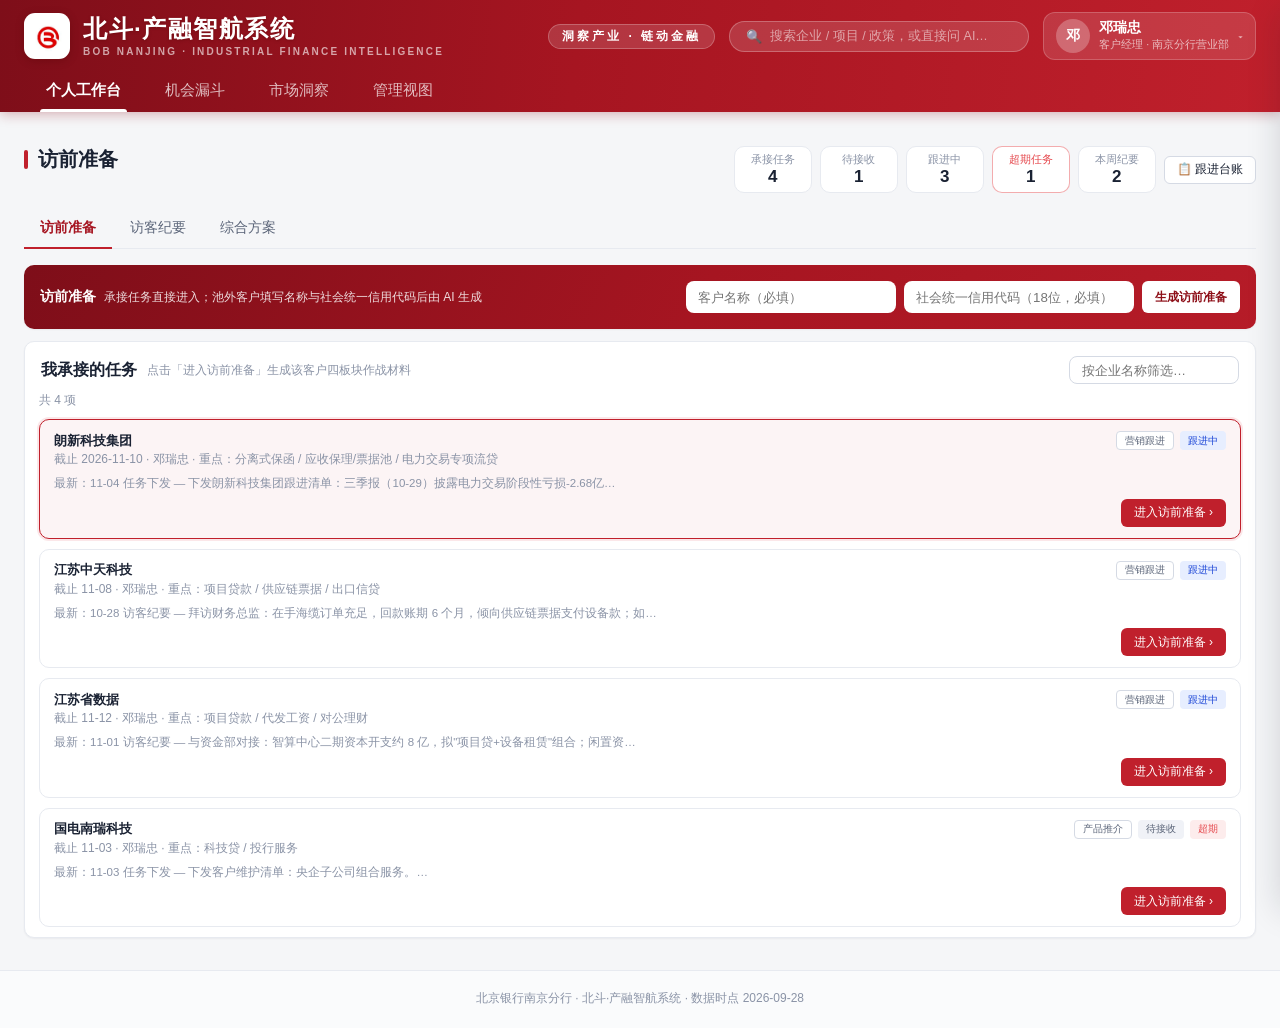
==== commit c81397be: "PC工作台朗新化(与移动端/两看板一致)：任务首条FT0+访前四板(画像/财报/经营朗新分支+拜访要点六议题话术)" ====
--- a/index.dev.html
+++ b/index.dev.html
@@ -4,8 +4,8 @@
   <meta charset="UTF-8">
   <meta name="viewport" content="width=device-width, initial-scale=1.0">
   <title>北斗·产融智航系统 · 北京银行南京分行 · V4</title>
-  <link rel="stylesheet" href="css/theme.tokens.css?v=200">
-  <link rel="stylesheet" href="css/components.css?v=200">
+  <link rel="stylesheet" href="css/theme.tokens.css?v=204">
+  <link rel="stylesheet" href="css/components.css?v=204">
 </head>
 <body>
   <div class="portal">
@@ -57,17 +57,17 @@
   </aside>
 
   <!-- 脚本（顺序勿变；迭代升版时递增 ?v=） -->
-  <script src="config/nav.js?v=200"></script>
-  <script src="data/jxmap.js?v=200"></script>
-  <script src="data/mock.js?v=200"></script>
-  <script src="js/charts.js?v=200"></script>
-  <script src="js/app.js?v=200"></script>
-  <script src="js/views-funnel.js?v=200"></script>
-  <script src="js/views-core.js?v=200"></script>
-  <script src="js/views-biz.js?v=200"></script>
-  <script src="js/views-visit.js?v=200"></script>
-  <script src="js/views-cockpit.js?v=200"></script>
-  <script src="js/views-workbench.js?v=200"></script>
+  <script src="config/nav.js?v=204"></script>
+  <script src="data/jxmap.js?v=204"></script>
+  <script src="data/mock.js?v=204"></script>
+  <script src="js/charts.js?v=204"></script>
+  <script src="js/app.js?v=204"></script>
+  <script src="js/views-funnel.js?v=204"></script>
+  <script src="js/views-core.js?v=204"></script>
+  <script src="js/views-biz.js?v=204"></script>
+  <script src="js/views-visit.js?v=204"></script>
+  <script src="js/views-cockpit.js?v=204"></script>
+  <script src="js/views-workbench.js?v=204"></script>
   <script>APP.boot();</script>
 </body>
 </html>
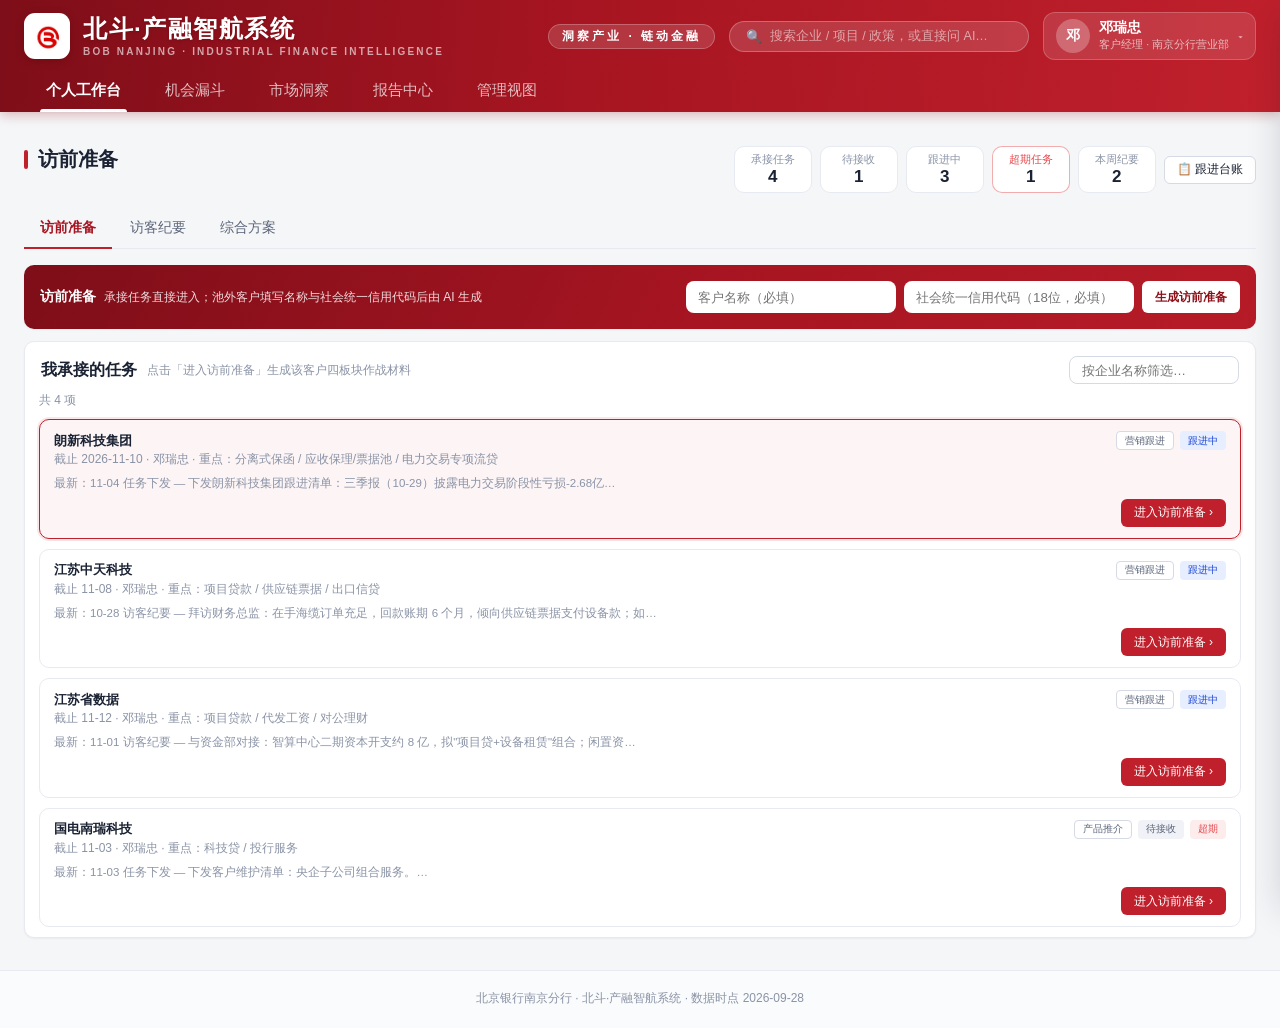
==== commit ce829a82: "AI智能分析更名报告中心：企业研报改搜索式准入(企业名/统一社会信用代码,漏斗池uscc按fnDemoFill补齐)+去视角后缀；我的报告改页签行最右侧按钮(点击红色高亮区别页签)；访前报告搜索同步支" ====
--- a/index.dev.html
+++ b/index.dev.html
@@ -4,8 +4,8 @@
   <meta charset="UTF-8">
   <meta name="viewport" content="width=device-width, initial-scale=1.0">
   <title>北斗·产融智航系统 · 北京银行南京分行 · V4</title>
-  <link rel="stylesheet" href="css/theme.tokens.css?v=204">
-  <link rel="stylesheet" href="css/components.css?v=204">
+  <link rel="stylesheet" href="css/theme.tokens.css?v=208">
+  <link rel="stylesheet" href="css/components.css?v=208">
 </head>
 <body>
   <div class="portal">
@@ -57,17 +57,17 @@
   </aside>
 
   <!-- 脚本（顺序勿变；迭代升版时递增 ?v=） -->
-  <script src="config/nav.js?v=204"></script>
-  <script src="data/jxmap.js?v=204"></script>
-  <script src="data/mock.js?v=204"></script>
-  <script src="js/charts.js?v=204"></script>
-  <script src="js/app.js?v=204"></script>
-  <script src="js/views-funnel.js?v=204"></script>
-  <script src="js/views-core.js?v=204"></script>
-  <script src="js/views-biz.js?v=204"></script>
-  <script src="js/views-visit.js?v=204"></script>
-  <script src="js/views-cockpit.js?v=204"></script>
-  <script src="js/views-workbench.js?v=204"></script>
+  <script src="config/nav.js?v=208"></script>
+  <script src="data/jxmap.js?v=208"></script>
+  <script src="data/mock.js?v=208"></script>
+  <script src="js/charts.js?v=208"></script>
+  <script src="js/app.js?v=208"></script>
+  <script src="js/views-funnel.js?v=208"></script>
+  <script src="js/views-core.js?v=208"></script>
+  <script src="js/views-biz.js?v=208"></script>
+  <script src="js/views-visit.js?v=208"></script>
+  <script src="js/views-cockpit.js?v=208"></script>
+  <script src="js/views-workbench.js?v=208"></script>
   <script>APP.boot();</script>
 </body>
 </html>
